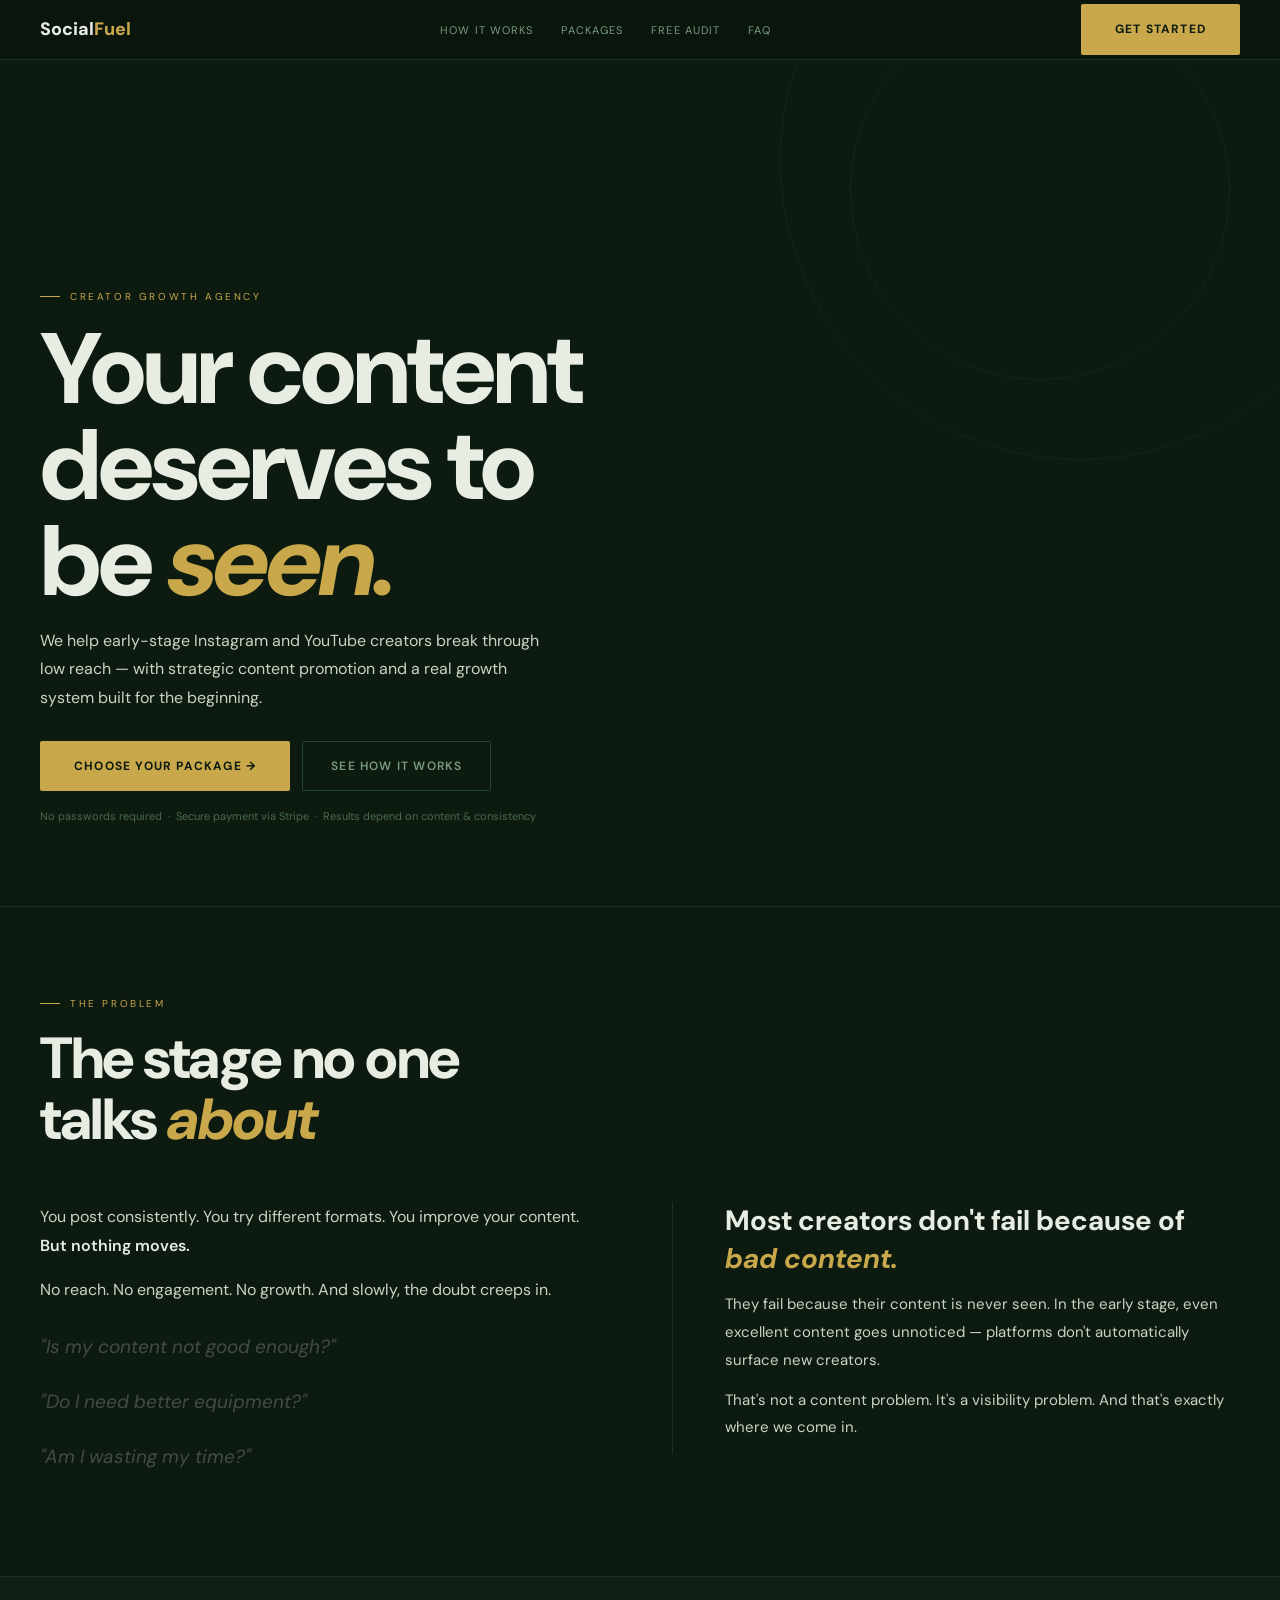
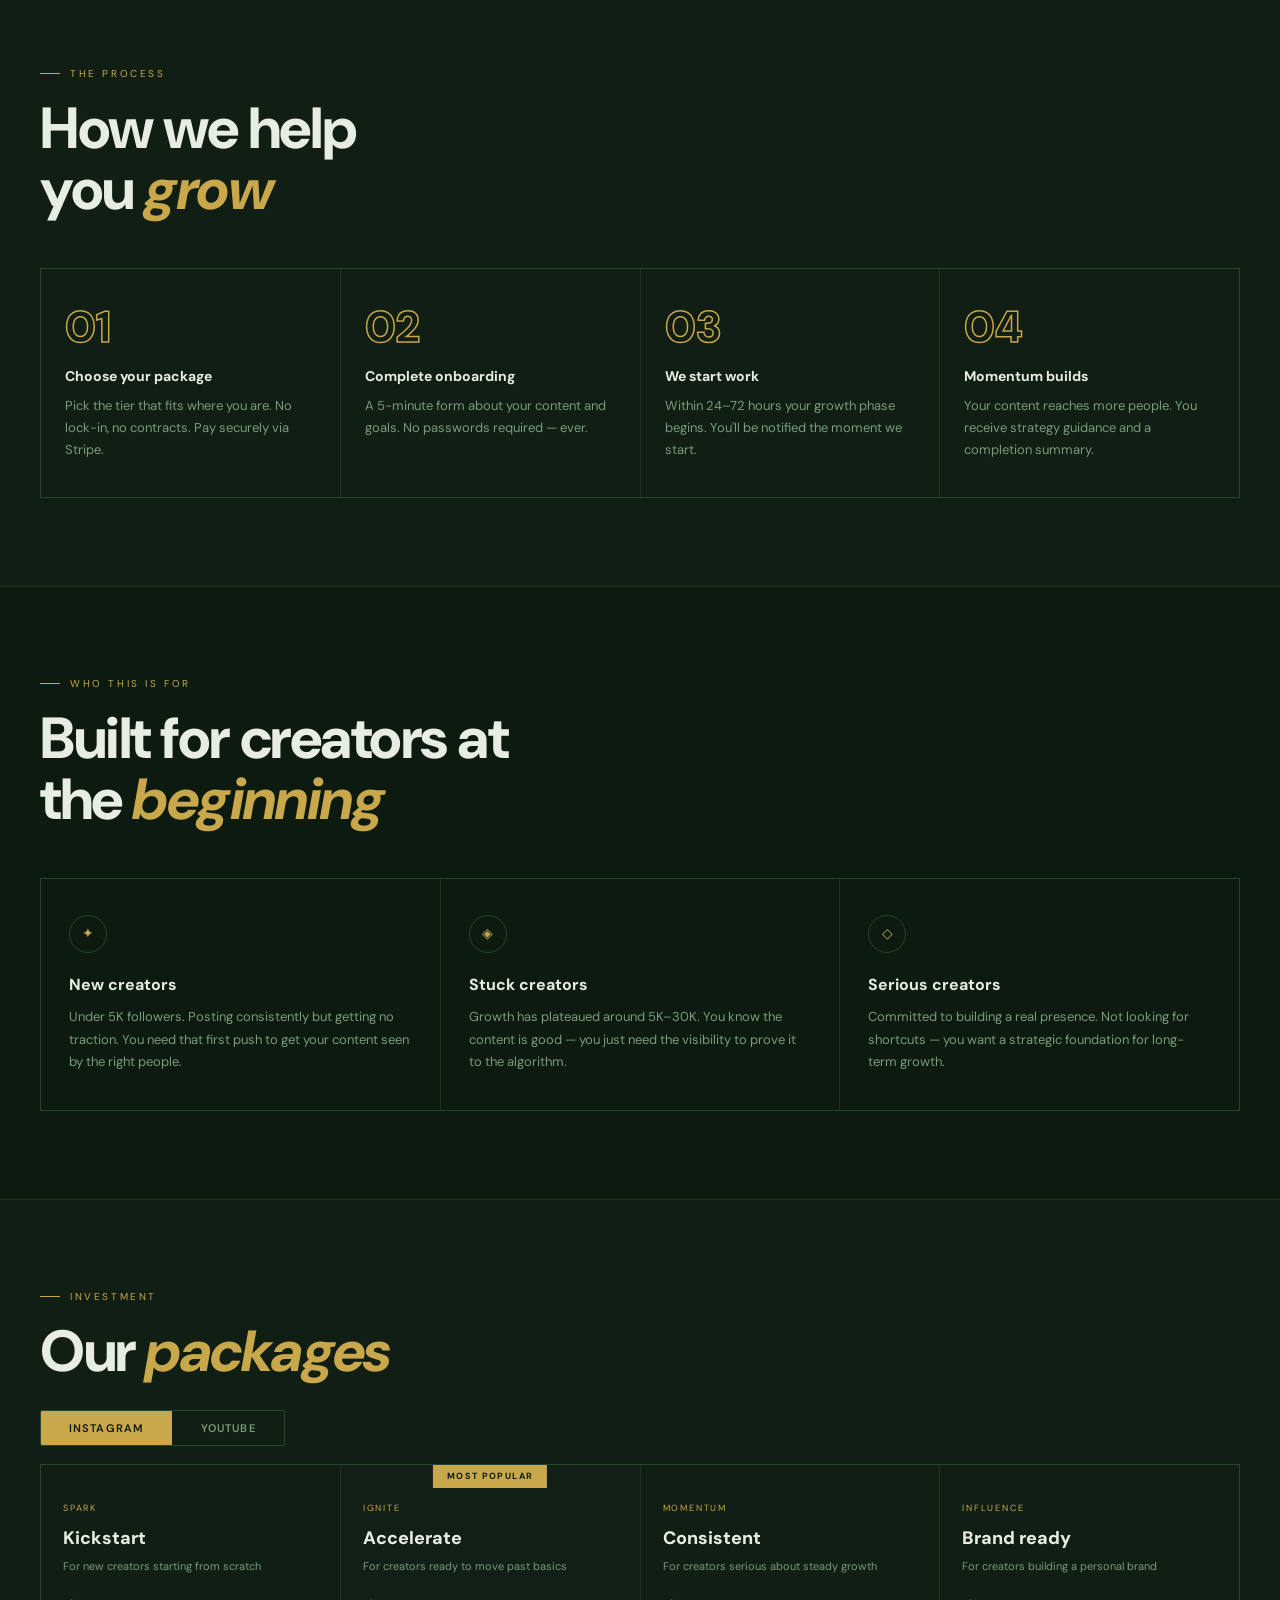
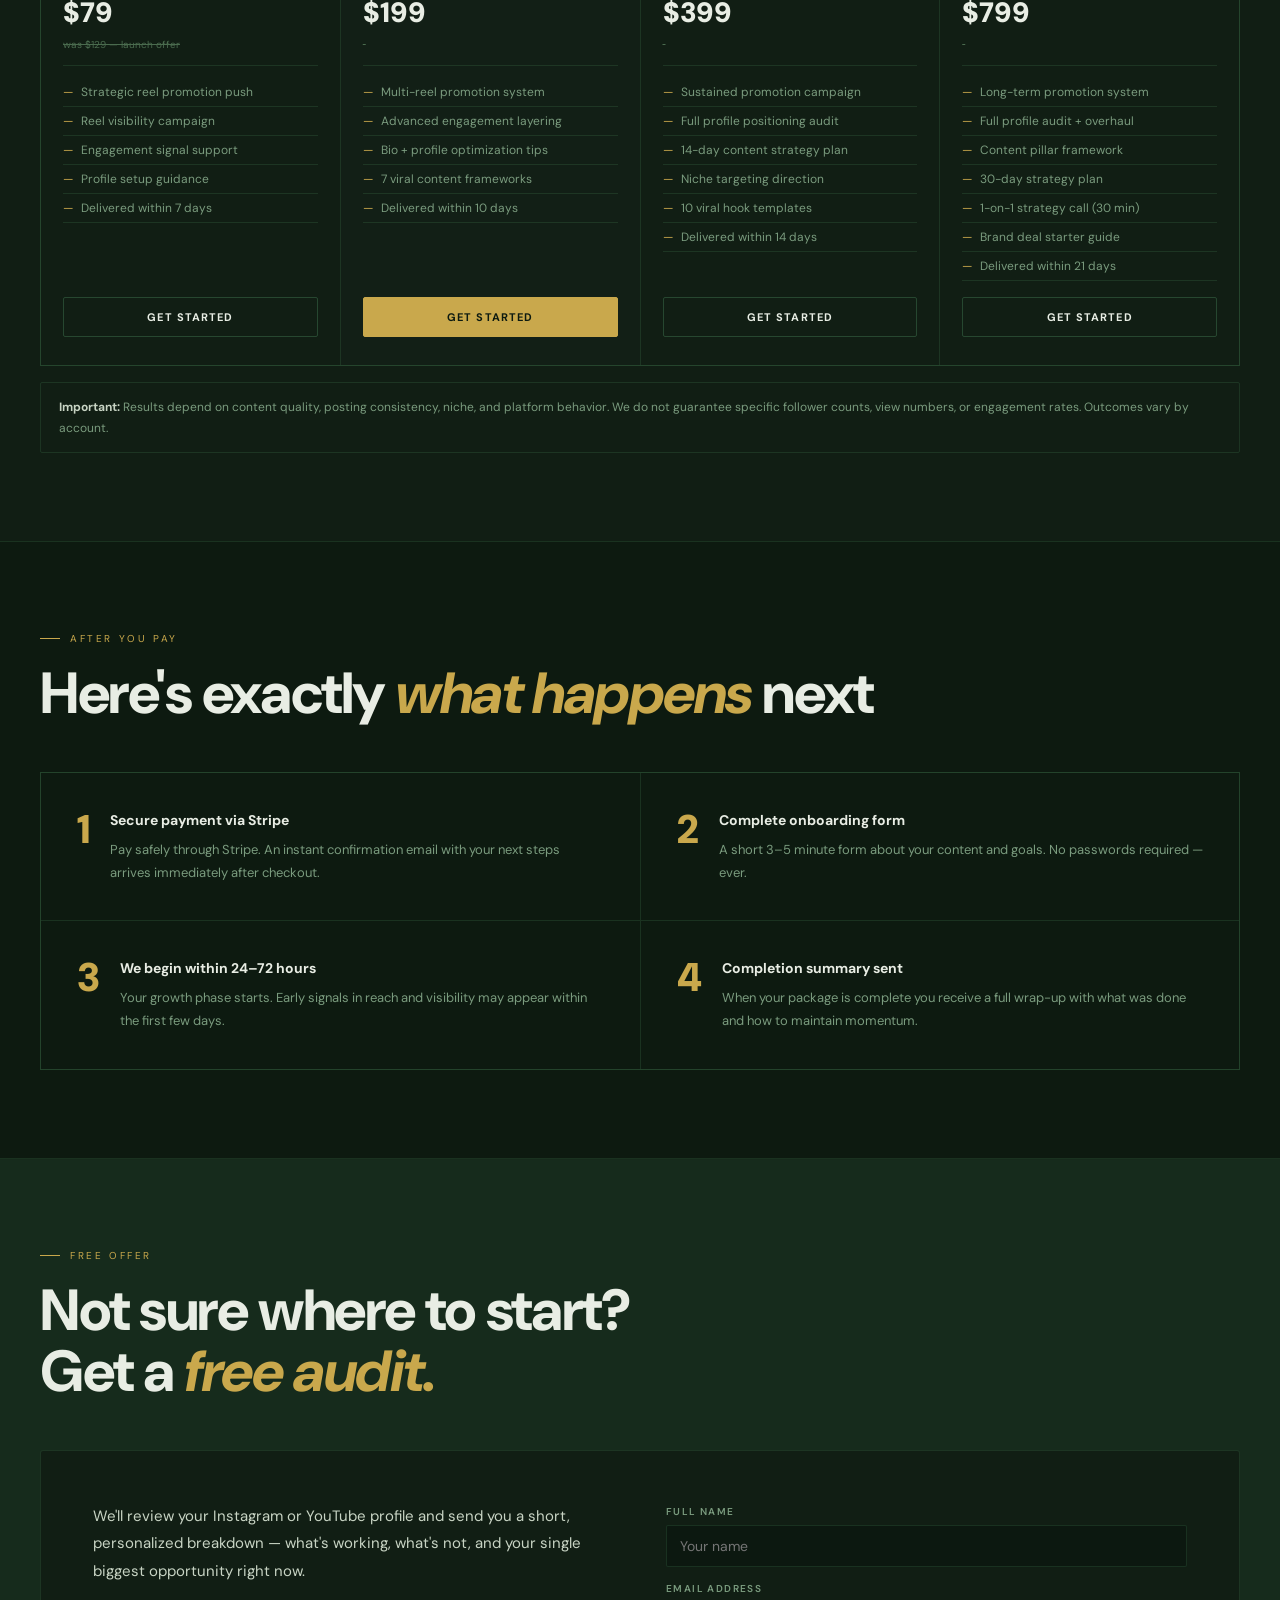
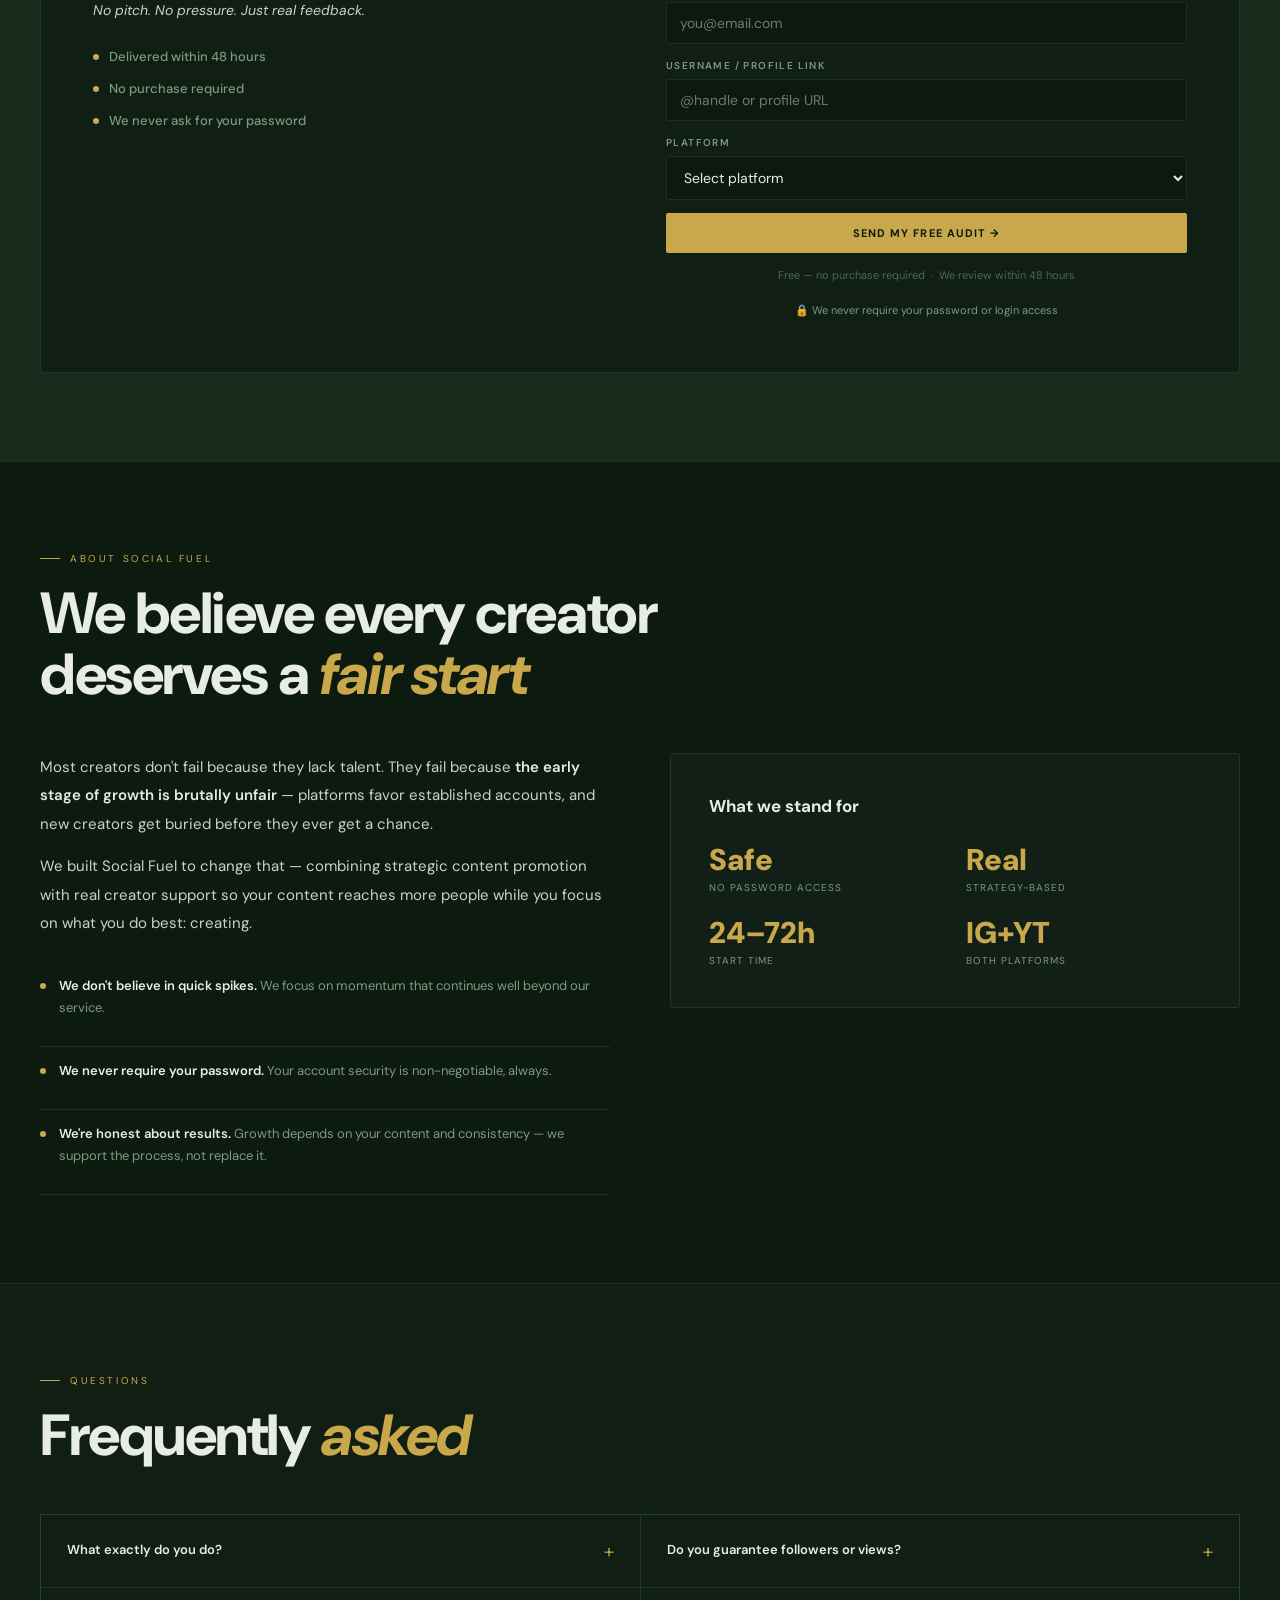
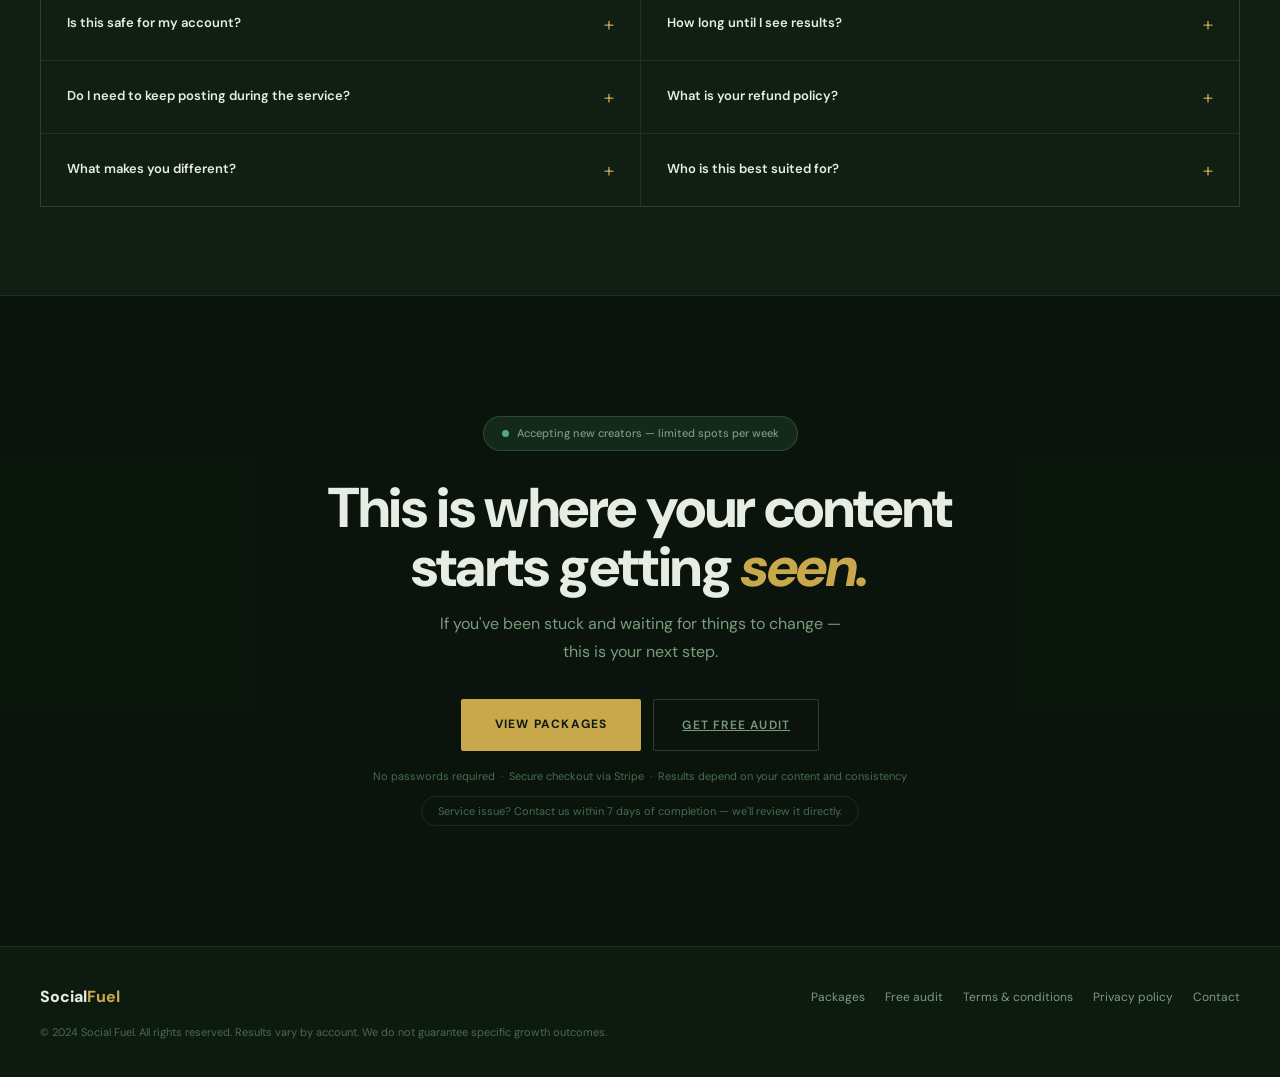
==== index.html @ 2e7ac8e6 "Add files via upload" ====
<!DOCTYPE html>
<html lang="en">
<head>
  <meta charset="UTF-8"/>
  <meta name="viewport" content="width=device-width,initial-scale=1.0"/>
  <meta name="description" content="Social Fuel helps early-stage Instagram and YouTube creators break through low reach with strategic content promotion."/>
  <title>Social Fuel — Creator Growth Agency</title>
  <link rel="stylesheet" href="style.css"/>
  <link rel="preconnect" href="https://fonts.googleapis.com"/>
  <link href="https://fonts.googleapis.com/css2?family=DM+Sans:wght@400;500;600;700;800&display=swap" rel="stylesheet"/>
  <style>body{font-family:'DM Sans',-apple-system,BlinkMacSystemFont,sans-serif}</style>
</head>
<body>
<nav>
  <a class="logo" href="index.html">Social<span>Fuel</span></a>
  <ul class="nav-links">
    <li><a onclick="go('how')">How it works</a></li>
    <li><a onclick="go('packages')">Packages</a></li>
    <li><a href="audit.html">Free audit</a></li>
    <li><a onclick="go('faq')">FAQ</a></li>
  </ul>
  <div class="nav-right">
    <a class="btn-gold nav-cta" href="packages.html">Get started</a>
    <button class="hamburger" onclick="toggleMenu()" aria-label="Open menu"><span></span><span></span><span></span></button>
  </div>
</nav>
<div class="mobile-nav" id="mobile-nav">
  <a onclick="go('how');closeMenu()">How it works</a>
  <a href="packages.html">Packages</a>
  <a href="audit.html">Free audit</a>
  <a onclick="go('faq');closeMenu()">FAQ</a>
  <a href="packages.html">Get started →</a>
</div>

<section id="hero">
  <div class="hero-bg"></div>
  <div class="hero-overlay"></div>
  <div class="hero-ring ring-1"></div>
  <div class="hero-ring ring-2"></div>
  <div class="hero-content">
    <div class="tag">Creator growth agency</div>
    <h1 class="h1">Your content<br>deserves to<br>be <em>seen.</em></h1>
    <p class="sub">We help early-stage Instagram and YouTube creators break through low reach — with strategic content promotion and a real growth system built for the beginning.</p>
    <div class="hero-btns">
      <a class="btn-gold" href="packages.html">Choose your package →</a>
      <button class="btn-outline" onclick="go('how')">See how it works</button>
    </div>
    <p class="hero-fine">No passwords required &nbsp;·&nbsp; Secure payment via Stripe &nbsp;·&nbsp; Results depend on content &amp; consistency</p>
  </div>
</section>
<div class="sep"></div>

<section id="problem">
  <div class="tag fade-up">The problem</div>
  <h2 class="h2 fade-up">The stage no one<br>talks <em>about</em></h2>
  <div class="prob-grid fade-up">
    <div class="prob-left">
      <p>You post consistently. You try different formats. You improve your content. <strong>But nothing moves.</strong></p>
      <p>No reach. No engagement. No growth. And slowly, the doubt creeps in.</p>
      <div class="prob-quotes">
        <p>"Is my content not good enough?"</p>
        <p>"Do I need better equipment?"</p>
        <p>"Am I wasting my time?"</p>
      </div>
    </div>
    <div class="prob-right">
      <div class="prob-truth">Most creators don't fail because of <em>bad content.</em></div>
      <p>They fail because their content is never seen. In the early stage, even excellent content goes unnoticed — platforms don't automatically surface new creators.</p>
      <p>That's not a content problem. It's a visibility problem. And that's exactly where we come in.</p>
    </div>
  </div>
</section>
<div class="sep"></div>

<section id="how">
  <div class="tag fade-up">The process</div>
  <h2 class="h2 fade-up">How we help<br>you <em>grow</em></h2>
  <div class="steps-grid fade-up">
    <div class="step"><div class="step-num">01</div><h3>Choose your package</h3><p>Pick the tier that fits where you are. No lock-in, no contracts. Pay securely via Stripe.</p></div>
    <div class="step"><div class="step-num">02</div><h3>Complete onboarding</h3><p>A 5-minute form about your content and goals. No passwords required — ever.</p></div>
    <div class="step"><div class="step-num">03</div><h3>We start work</h3><p>Within 24–72 hours your growth phase begins. You'll be notified the moment we start.</p></div>
    <div class="step"><div class="step-num">04</div><h3>Momentum builds</h3><p>Your content reaches more people. You receive strategy guidance and a completion summary.</p></div>
  </div>
</section>
<div class="sep"></div>

<section id="who">
  <div class="tag fade-up">Who this is for</div>
  <h2 class="h2 fade-up">Built for creators at<br>the <em>beginning</em></h2>
  <div class="who-grid fade-up">
    <div class="who-card"><div class="who-icon">✦</div><h3>New creators</h3><p>Under 5K followers. Posting consistently but getting no traction. You need that first push to get your content seen by the right people.</p></div>
    <div class="who-card"><div class="who-icon">◈</div><h3>Stuck creators</h3><p>Growth has plateaued around 5K–30K. You know the content is good — you just need the visibility to prove it to the algorithm.</p></div>
    <div class="who-card"><div class="who-icon">◇</div><h3>Serious creators</h3><p>Committed to building a real presence. Not looking for shortcuts — you want a strategic foundation for long-term growth.</p></div>
  </div>
</section>
<div class="sep"></div>

<section id="packages">
  <div class="tag fade-up">Investment</div>
  <h2 class="h2 fade-up">Our <em>packages</em></h2>
  <div class="platform-tabs fade-up">
    <button class="ptab active" onclick="setPlatform('ig',this)">Instagram</button>
    <button class="ptab" onclick="setPlatform('yt',this)">YouTube</button>
  </div>
  <div id="ig-grid" class="pkg-grid fade-up">
    <div class="pkg-card"><div class="pkg-tier">Spark</div><div class="pkg-name">Kickstart</div><div class="pkg-who">For new creators starting from scratch</div><div class="pkg-price">$79</div><div class="pkg-orig">was $129 — launch offer</div><div class="pkg-divider"></div><ul class="pkg-features"><li>Strategic reel promotion push</li><li>Reel visibility campaign</li><li>Engagement signal support</li><li>Profile setup guidance</li><li>Delivered within 7 days</li></ul><button class="pkg-cta" onclick="openOnboarding('Instagram — Spark ($79)')">Get started</button></div>
    <div class="pkg-card popular"><div class="pkg-badge">Most popular</div><div class="pkg-tier">Ignite</div><div class="pkg-name">Accelerate</div><div class="pkg-who">For creators ready to move past basics</div><div class="pkg-price">$199</div><div class="pkg-orig">&nbsp;</div><div class="pkg-divider"></div><ul class="pkg-features"><li>Multi-reel promotion system</li><li>Advanced engagement layering</li><li>Bio + profile optimization tips</li><li>7 viral content frameworks</li><li>Delivered within 10 days</li></ul><button class="pkg-cta" onclick="openOnboarding('Instagram — Ignite ($199)')">Get started</button></div>
    <div class="pkg-card"><div class="pkg-tier">Momentum</div><div class="pkg-name">Consistent</div><div class="pkg-who">For creators serious about steady growth</div><div class="pkg-price">$399</div><div class="pkg-orig">&nbsp;</div><div class="pkg-divider"></div><ul class="pkg-features"><li>Sustained promotion campaign</li><li>Full profile positioning audit</li><li>14-day content strategy plan</li><li>Niche targeting direction</li><li>10 viral hook templates</li><li>Delivered within 14 days</li></ul><button class="pkg-cta" onclick="openOnboarding('Instagram — Momentum ($399)')">Get started</button></div>
    <div class="pkg-card"><div class="pkg-tier">Influence</div><div class="pkg-name">Brand ready</div><div class="pkg-who">For creators building a personal brand</div><div class="pkg-price">$799</div><div class="pkg-orig">&nbsp;</div><div class="pkg-divider"></div><ul class="pkg-features"><li>Long-term promotion system</li><li>Full profile audit + overhaul</li><li>Content pillar framework</li><li>30-day strategy plan</li><li>1-on-1 strategy call (30 min)</li><li>Brand deal starter guide</li><li>Delivered within 21 days</li></ul><button class="pkg-cta" onclick="openOnboarding('Instagram — Influence ($799)')">Get started</button></div>
  </div>
  <div id="yt-grid" class="pkg-grid yt fade-up" style="display:none">
    <div class="pkg-card"><div class="pkg-tier">YT Spark</div><div class="pkg-name">Foundation</div><div class="pkg-who">Build your first real audience</div><div class="pkg-price">$399</div><div class="pkg-orig">&nbsp;</div><div class="pkg-divider"></div><ul class="pkg-features"><li>Channel promotion activation</li><li>Initial video visibility push</li><li>Watch-time signal support</li><li>Channel structure guidance</li><li>First 5–7 video content ideas</li><li>Delivered within 14 days</li></ul><button class="pkg-cta" onclick="openOnboarding('YouTube — Spark ($399)')">Get started</button></div>
    <div class="pkg-card popular"><div class="pkg-badge">Most popular</div><div class="pkg-tier">YT Momentum</div><div class="pkg-name">Accelerate</div><div class="pkg-who">Turn content into consistent growth</div><div class="pkg-price">$799</div><div class="pkg-orig">&nbsp;</div><div class="pkg-divider"></div><ul class="pkg-features"><li>Sustained channel promotion</li><li>Watch-time optimization strategy</li><li>Titles, thumbnails &amp; hook guide</li><li>14-day content strategy plan</li><li>Niche direction coaching</li><li>Delivered within 21 days</li></ul><button class="pkg-cta" onclick="openOnboarding('YouTube — Momentum ($799)')">Get started</button></div>
    <div class="pkg-card"><div class="pkg-tier">YT Authority</div><div class="pkg-name">Scale</div><div class="pkg-who">Build a channel with real authority</div><div class="pkg-price">$1,299</div><div class="pkg-orig">&nbsp;</div><div class="pkg-divider"></div><ul class="pkg-features"><li>Advanced channel promotion</li><li>Retention strategy system</li><li>30-day content strategy plan</li><li>Viral content framework</li><li>1-on-1 strategy call (45 min)</li><li>Priority support throughout</li><li>Delivered within 30 days</li></ul><button class="pkg-cta" onclick="openOnboarding('YouTube — Authority ($1,299)')">Get started</button></div>
  </div>
  <div class="pkg-disclaimer fade-up"><strong>Important:</strong> Results depend on content quality, posting consistency, niche, and platform behavior. We do not guarantee specific follower counts, view numbers, or engagement rates. Outcomes vary by account.</div>
</section>
<div class="sep"></div>

<section id="after">
  <div class="tag fade-up">After you pay</div>
  <h2 class="h2 fade-up">Here's exactly <em>what happens</em> next</h2>
  <div class="after-grid fade-up">
    <div class="after-step"><div class="after-num">1</div><div><h3>Secure payment via Stripe</h3><p>Pay safely through Stripe. An instant confirmation email with your next steps arrives immediately after checkout.</p></div></div>
    <div class="after-step"><div class="after-num">2</div><div><h3>Complete onboarding form</h3><p>A short 3–5 minute form about your content and goals. No passwords required — ever.</p></div></div>
    <div class="after-step"><div class="after-num">3</div><div><h3>We begin within 24–72 hours</h3><p>Your growth phase starts. Early signals in reach and visibility may appear within the first few days.</p></div></div>
    <div class="after-step"><div class="after-num">4</div><div><h3>Completion summary sent</h3><p>When your package is complete you receive a full wrap-up with what was done and how to maintain momentum.</p></div></div>
  </div>
</section>
<div class="sep"></div>

<section id="audit">
  <div class="tag fade-up">Free offer</div>
  <h2 class="h2 fade-up">Not sure where to start?<br>Get a <em>free audit.</em></h2>
  <div class="audit-box fade-up">
    <div class="audit-left">
      <p>We'll review your Instagram or YouTube profile and send you a short, personalized breakdown — what's working, what's not, and your single biggest opportunity right now.</p>
      <p style="font-style:italic;font-size:14px;margin-bottom:0">No pitch. No pressure. Just real feedback.</p>
      <div class="audit-badges" style="margin-top:22px">
        <div class="audit-badge">Delivered within 48 hours</div>
        <div class="audit-badge">No purchase required</div>
        <div class="audit-badge">We never ask for your password</div>
      </div>
    </div>
    <div>
      <div id="audit-form-wrap" class="audit-form">
        <div class="form-field"><label>Full name</label><input type="text" id="audit-name" placeholder="Your name"/></div>
        <div class="form-field"><label>Email address</label><input type="email" id="audit-email" placeholder="you@email.com"/></div>
        <div class="form-field"><label>Username / profile link</label><input type="text" id="audit-user" placeholder="@handle or profile URL"/></div>
        <div class="form-field"><label>Platform</label><select id="audit-platform"><option value="">Select platform</option><option>Instagram</option><option>YouTube</option></select></div>
        <button class="form-submit" onclick="submitAudit()">Send my free audit →</button>
        <p class="form-note">Free — no purchase required &nbsp;·&nbsp; We review within 48 hours</p>
        <p class="form-safe">🔒 We never require your password or login access</p>
      </div>
      <div id="audit-thanks" class="thankyou" style="display:none">
        <div class="thankyou-icon">✓</div>
        <h3>You're on the list.</h3>
        <p>We'll review your profile and send your audit within 48 hours.</p>
      </div>
    </div>
  </div>
</section>
<div class="sep"></div>

<section id="about">
  <div class="tag fade-up">About Social Fuel</div>
  <h2 class="h2 fade-up">We believe every creator<br>deserves a <em>fair start</em></h2>
  <div class="about-grid">
    <div class="about-left fade-up">
      <p>Most creators don't fail because they lack talent. They fail because <strong>the early stage of growth is brutally unfair</strong> — platforms favor established accounts, and new creators get buried before they ever get a chance.</p>
      <p>We built Social Fuel to change that — combining strategic content promotion with real creator support so your content reaches more people while you focus on what you do best: creating.</p>
      <div class="belief-list">
        <div class="belief"><div class="belief-dot"></div><p><strong>We don't believe in quick spikes.</strong> We focus on momentum that continues well beyond our service.</p></div>
        <div class="belief"><div class="belief-dot"></div><p><strong>We never require your password.</strong> Your account security is non-negotiable, always.</p></div>
        <div class="belief"><div class="belief-dot"></div><p><strong>We're honest about results.</strong> Growth depends on your content and consistency — we support the process, not replace it.</p></div>
      </div>
    </div>
    <div class="about-card fade-up">
      <h3>What we stand for</h3>
      <div class="stat-grid">
        <div><div class="stat-val">Safe</div><div class="stat-label">No password access</div></div>
        <div><div class="stat-val">Real</div><div class="stat-label">Strategy-based</div></div>
        <div><div class="stat-val">24–72h</div><div class="stat-label">Start time</div></div>
        <div><div class="stat-val">IG+YT</div><div class="stat-label">Both platforms</div></div>
      </div>
    </div>
  </div>
</section>
<div class="sep"></div>

<section id="faq">
  <div class="tag fade-up">Questions</div>
  <h2 class="h2 fade-up">Frequently <em>asked</em></h2>
  <div class="faq-grid fade-up">
    <div class="faq-item" onclick="toggleFaq(this)"><div class="faq-q">What exactly do you do? <span class="faq-arrow">+</span></div><div class="faq-a">We help creators get strategic visibility in the early stage. Through content promotion, positioning support, and growth systems — your content reaches more people so real momentum can build.</div></div>
    <div class="faq-item" onclick="toggleFaq(this)"><div class="faq-q">Do you guarantee followers or views? <span class="faq-arrow">+</span></div><div class="faq-a">No — and be cautious of any service that does. Growth depends on your content, consistency, and niche. We support the process with strategy and promotion. Results vary by account.</div></div>
    <div class="faq-item" onclick="toggleFaq(this)"><div class="faq-q">Is this safe for my account? <span class="faq-arrow">+</span></div><div class="faq-a">We never require your password or login credentials. We use external strategic promotion methods only. Platforms operate independently — we cannot control their internal systems or policy changes.</div></div>
    <div class="faq-item" onclick="toggleFaq(this)"><div class="faq-q">How long until I see results? <span class="faq-arrow">+</span></div><div class="faq-a">Services begin within 24–72 hours of your onboarding form submission. Early signals may appear within the first few days. Real momentum builds over the full duration of your package.</div></div>
    <div class="faq-item" onclick="toggleFaq(this)"><div class="faq-q">Do I need to keep posting during the service? <span class="faq-arrow">+</span></div><div class="faq-a">Yes — this is critical. Promotion works best when there's fresh content to push. The more consistently you post during your growth phase, the better your results will be.</div></div>
    <div class="faq-item" onclick="toggleFaq(this)"><div class="faq-q">What is your refund policy? <span class="faq-arrow">+</span></div><div class="faq-a">All payments are final once services have been initiated. If you experience a genuine service issue, contact us within 7 days of package completion and we'll review your case directly.</div></div>
    <div class="faq-item" onclick="toggleFaq(this)"><div class="faq-q">What makes you different? <span class="faq-arrow">+</span></div><div class="faq-a">Most services sell numbers. We focus on building creators — with strategy, content direction, and visibility systems designed for long-term growth, not a spike that fades in 48 hours.</div></div>
    <div class="faq-item" onclick="toggleFaq(this)"><div class="faq-q">Who is this best suited for? <span class="faq-arrow">+</span></div><div class="faq-a">Beginner creators (0–50K followers) on Instagram or YouTube who are serious about growing — not those looking for overnight fame or inflated metrics.</div></div>
  </div>
</section>
<div class="sep"></div>

<section id="cta">
  <div class="scarcity-badge"><span class="pulse-dot"></span>Accepting new creators — limited spots per week</div>
  <h2 class="cta-h2">This is where your content starts getting <em>seen.</em></h2>
  <div class="cta-sub">If you've been stuck and waiting for things to change — this is your next step.</div>
  <div class="cta-btns">
    <a class="btn-gold" href="packages.html">View packages</a>
    <a class="btn-outline" href="audit.html">Get free audit</a>
  </div>
  <div class="cta-fine">No passwords required &nbsp;·&nbsp; Secure checkout via Stripe &nbsp;·&nbsp; Results depend on your content and consistency</div>
  <div class="cta-risk">Service issue? Contact us within 7 days of completion — we'll review it directly.</div>
</section>

<footer>
  <div class="footer-row">
    <a class="footer-logo" href="index.html">Social<span>Fuel</span></a>
    <div class="footer-links">
      <a href="packages.html">Packages</a>
      <a href="audit.html">Free audit</a>
      <a onclick="openLegal('terms')">Terms &amp; conditions</a>
      <a onclick="openLegal('privacy')">Privacy policy</a>
      <a onclick="openLegal('contact')">Contact</a>
    </div>
  </div>
  <small>© 2024 Social Fuel. All rights reserved. Results vary by account. We do not guarantee specific growth outcomes.</small>
</footer>

<div class="modal-overlay" id="modal-overlay">
  <div class="modal-box">
    <button class="modal-close" onclick="closeModal()">×</button>
    <h2 id="modal-title"></h2>
    <div id="modal-body"></div>
  </div>
</div>

<script src="main.js"></script>
</body>
</html>
---- style.css ----
/* ============================================================
   SOCIAL FUEL — Tropical Green Theme
   Inspired by deep monstera leaf wallpaper
   ============================================================ */

*, *::before, *::after { box-sizing: border-box; margin: 0; padding: 0; }
html { scroll-behavior: smooth; }

/* ── PALETTE ──
   Deep forest: #0d1a10  (darkest bg)
   Dark green:  #111e14  (nav, cards)
   Mid green:   #162b1c  (sections)
   Leaf:        #1e3d27  (highlights)
   Bright:      #2a5235  (borders, accents)
   Highlight:   #3a6b47  (hover states)
   Gold:        #c9a84c  (primary accent)
   Off-white:   #e8ede4  (headings)
   Muted:       #8aab8e  (body text)
   Faint:       #4a6b4e  (very subtle)
*/

:root {
  --forest:  #0d1a10;
  --deep:    #111e14;
  --mid:     #162b1c;
  --leaf:    #1e3d27;
  --bright:  #2a5235;
  --hi:      #3a6b47;
  --gold:    #c9a84c;
  --white:   #e8ede4;
  --off:     #c8d4c4;
  --muted:   #7a9b7e;
  --faint:   #4a6b4e;
  --bdr:     rgba(58,107,71,0.30);
  --bdr2:    rgba(58,107,71,0.55);
  --inputbg: #0c1810;
  --hover:   #1a3020;
  --card:    #121f16;
  --card2:   #172519;
}

body {
  background: var(--forest);
  color: var(--white);
  font-family: 'DM Sans', -apple-system, BlinkMacSystemFont, 'Segoe UI', system-ui, sans-serif;
  font-size: 15px;
  line-height: 1.7;
  overflow-x: hidden;
}

/* ── TYPOGRAPHY ── */
.tag {
  font-size: 10px; letter-spacing: 0.26em; text-transform: uppercase;
  color: var(--gold); display: flex; align-items: center; gap: 10px; margin-bottom: 16px;
}
.tag::before { content: ''; width: 20px; height: 1px; background: var(--gold); }

.h1 {
  font-size: clamp(44px, 9vw, 100px);
  font-weight: 800; line-height: 0.96; letter-spacing: -0.03em; color: var(--white);
}
.h2 {
  font-size: clamp(30px, 6vw, 58px);
  font-weight: 800; line-height: 1.05; letter-spacing: -0.025em; color: var(--white);
}
.h2 em, .h1 em { font-style: italic; color: var(--gold); }
.sub { color: var(--off); font-size: 16px; line-height: 1.8; max-width: 520px; margin-top: 18px; }

/* ── LAYOUT ── */
section { padding: 88px 40px; }
.sep { height: 1px; background: var(--bdr); }

/* ── BUTTONS ── */
.btn-gold {
  background: var(--gold); color: #0d1a10; border: none;
  padding: 15px 34px; font-size: 12px; font-weight: 700;
  letter-spacing: 0.1em; text-transform: uppercase; cursor: pointer;
  border-radius: 2px; transition: background 0.2s, transform 0.2s;
  font-family: inherit; display: inline-block; text-decoration: none;
}
.btn-gold:hover { background: var(--white); transform: translateY(-1px); }

.btn-outline {
  background: transparent; border: 1.5px solid var(--bdr2); color: var(--muted);
  padding: 15px 28px; font-size: 12px; font-weight: 600;
  letter-spacing: 0.1em; text-transform: uppercase; cursor: pointer;
  border-radius: 2px; transition: all 0.2s; font-family: inherit;
}
.btn-outline:hover { border-color: var(--gold); color: var(--white); }

/* ── NAV ── */
nav {
  background: rgba(11,22,13,0.94);
  backdrop-filter: blur(14px);
  -webkit-backdrop-filter: blur(14px);
  border-bottom: 1px solid var(--bdr);
  padding: 0 40px; height: 60px;
  display: flex; align-items: center; justify-content: space-between;
  position: sticky; top: 0; z-index: 100;
}
.logo { font-size: 18px; font-weight: 800; color: var(--white); text-decoration: none; flex-shrink: 0; }
.logo span { color: var(--gold); }
.nav-links { display: flex; gap: 4px; list-style: none; }
.nav-links a {
  color: var(--muted); text-decoration: none; font-size: 11px;
  letter-spacing: 0.1em; text-transform: uppercase; cursor: pointer;
  padding: 6px 12px; border-radius: 3px; transition: color 0.2s, background 0.2s;
}
.nav-links a:hover { color: var(--white); background: var(--hover); }
.nav-right { display: flex; align-items: center; gap: 12px; }
.nav-cta { display: inline-block; }

/* Hamburger */
.hamburger { display: none; flex-direction: column; gap: 5px; cursor: pointer; padding: 4px; background: none; border: none; }
.hamburger span { width: 22px; height: 2px; background: var(--white); display: block; border-radius: 1px; }

/* Mobile nav */
.mobile-nav {
  display: none; background: var(--deep); border-bottom: 1px solid var(--bdr);
  padding: 8px 20px 16px; flex-direction: column; gap: 0;
}
.mobile-nav a {
  color: var(--muted); text-decoration: none; font-size: 14px;
  letter-spacing: 0.07em; text-transform: uppercase; cursor: pointer;
  padding: 12px 0; border-bottom: 1px solid var(--bdr); display: block;
  font-weight: 500; transition: color 0.2s;
}
.mobile-nav a:hover { color: var(--white); }
.mobile-nav a:last-child { border: none; color: var(--gold); font-weight: 700; }
.mobile-nav.open { display: flex; }

/* ── HERO ── */
#hero {
  min-height: 94vh;
  display: flex; flex-direction: column; justify-content: flex-end;
  padding-bottom: 80px;
  position: relative; overflow: hidden;
}
.hero-bg {
  position: absolute; inset: 0;
  background-image: url('bg.jpg');
  background-size: cover; background-position: center;
  opacity: 0.25;
  filter: saturate(0.65) brightness(0.55);
}
.hero-overlay {
  position: absolute; inset: 0;
  background: linear-gradient(
    140deg,
    rgba(13,26,16,0.97) 0%,
    rgba(13,26,16,0.82) 55%,
    rgba(13,26,16,0.55) 100%
  );
}
.hero-content { position: relative; z-index: 1; }
.hero-btns { display: flex; gap: 12px; margin-top: 28px; flex-wrap: wrap; }
.hero-fine { font-size: 11px; color: var(--faint); margin-top: 16px; line-height: 1.7; }
.hero-ring { position: absolute; border-radius: 50%; border: 1px solid rgba(58,107,71,0.14); pointer-events: none; z-index: 0; }
.ring-1 { width: 600px; height: 600px; top: -200px; right: -100px; }
.ring-2 { width: 380px; height: 380px; top: -60px; right: 50px; }

/* ── PROBLEM ── */
#problem { background: var(--forest); }
.prob-grid { display: grid; grid-template-columns: 1fr 1fr; gap: 64px; margin-top: 52px; align-items: start; }
.prob-left p { color: var(--off); font-size: 16px; line-height: 1.85; margin-bottom: 14px; }
.prob-left p strong { color: var(--white); font-weight: 600; }
.prob-quotes { margin-top: 24px; display: flex; flex-direction: column; gap: 6px; }
.prob-quotes p { font-style: italic; color: rgba(200,212,196,0.28); font-size: 19px; }
.prob-right { border-left: 1.5px solid var(--bdr); padding-left: 52px; }
.prob-truth { font-size: clamp(18px,2.4vw,28px); font-weight: 700; line-height: 1.35; margin-bottom: 14px; color: var(--white); }
.prob-truth em { color: var(--gold); font-style: italic; }
.prob-right p { color: var(--off); font-size: 15px; line-height: 1.85; margin-bottom: 12px; }

/* ── HOW ── */
#how { background: var(--deep); }
.steps-grid {
  display: grid; grid-template-columns: repeat(4,1fr);
  gap: 1px; background: var(--bdr); border: 1px solid var(--bdr); margin-top: 48px;
}
.step { background: var(--deep); padding: 36px 24px; transition: background 0.2s; }
.step:hover { background: var(--hover); }
.step-num { font-size: 44px; font-weight: 900; line-height: 1; margin-bottom: 16px; color: transparent; -webkit-text-stroke: 1.5px var(--gold); }
.step h3 { font-size: 14px; font-weight: 700; margin-bottom: 6px; color: var(--white); }
.step p { font-size: 13px; color: var(--muted); line-height: 1.7; }

/* ── WHO ── */
#who { background: var(--forest); }
.who-grid {
  display: grid; grid-template-columns: repeat(3,1fr);
  gap: 1px; background: var(--bdr); border: 1px solid var(--bdr); margin-top: 48px;
}
.who-card { background: var(--forest); padding: 36px 28px; transition: background 0.2s; }
.who-card:hover { background: var(--hover); }
.who-icon { width: 38px; height: 38px; border: 1.5px solid var(--bdr2); border-radius: 50%; display: flex; align-items: center; justify-content: center; font-size: 14px; color: var(--gold); margin-bottom: 18px; }
.who-card h3 { font-size: 16px; font-weight: 700; margin-bottom: 8px; color: var(--white); }
.who-card p { font-size: 13px; color: var(--muted); line-height: 1.75; }

/* ── PACKAGES ── */
#packages { background: var(--deep); }
.platform-tabs { display: flex; gap: 1px; border: 1.5px solid var(--bdr2); width: fit-content; margin: 28px 0 18px; border-radius: 2px; overflow: hidden; }
.ptab { padding: 10px 28px; font-size: 11px; letter-spacing: 0.1em; text-transform: uppercase; cursor: pointer; border: none; background: transparent; color: var(--muted); font-family: inherit; font-weight: 600; transition: all 0.2s; }
.ptab.active { background: var(--gold); color: #0d1a10; }
.pkg-grid { display: grid; grid-template-columns: repeat(4, minmax(0,1fr)); gap: 1px; background: var(--bdr); border: 1px solid var(--bdr); }
.pkg-grid.yt { grid-template-columns: repeat(3, minmax(0,1fr)); }
.pkg-card { background: var(--deep); padding: 28px 22px; position: relative; display: flex; flex-direction: column; transition: background 0.2s; }
.pkg-card:hover { background: var(--hover); }
.pkg-card.popular { background: var(--card); }
.pkg-badge { position: absolute; top: 0; left: 50%; transform: translateX(-50%); background: var(--gold); color: #0d1a10; font-size: 9px; letter-spacing: 0.15em; text-transform: uppercase; padding: 4px 14px; font-weight: 700; white-space: nowrap; }
.pkg-tier { font-size: 9px; letter-spacing: 0.2em; text-transform: uppercase; color: var(--gold); margin: 8px 0 7px; }
.pkg-name { font-size: 18px; font-weight: 800; color: var(--white); margin-bottom: 4px; }
.pkg-who { font-size: 11px; color: var(--muted); margin-bottom: 14px; line-height: 1.55; }
.pkg-price { font-size: 28px; font-weight: 900; color: var(--white); }
.pkg-orig { font-size: 10px; color: var(--faint); text-decoration: line-through; min-height: 14px; margin-bottom: 12px; }
.pkg-divider { height: 1px; background: var(--bdr); margin-bottom: 12px; }
.pkg-features { list-style: none; flex: 1; }
.pkg-features li { font-size: 12px; color: var(--muted); padding: 5px 0; border-bottom: 1px solid var(--bdr); display: flex; gap: 8px; line-height: 1.5; }
.pkg-features li::before { content: '—'; color: var(--gold); flex-shrink: 0; }
.pkg-cta { display: block; text-align: center; margin-top: 16px; padding: 12px; border: 1.5px solid var(--bdr2); font-size: 11px; font-weight: 700; letter-spacing: 0.1em; text-transform: uppercase; color: var(--white); cursor: pointer; background: transparent; transition: all 0.2s; border-radius: 2px; width: 100%; font-family: inherit; }
.pkg-cta:hover { background: var(--gold); color: #0d1a10; border-color: var(--gold); }
.pkg-card.popular .pkg-cta { background: var(--gold); color: #0d1a10; border-color: var(--gold); }
.pkg-card.popular .pkg-cta:hover { background: var(--white); color: var(--forest); border-color: var(--white); }
.pkg-disclaimer { margin-top: 16px; padding: 14px 18px; border: 1px solid var(--bdr); font-size: 12px; color: var(--muted); line-height: 1.7; border-radius: 2px; }
.pkg-disclaimer strong { color: var(--off); }

/* ── AFTER ── */
#after { background: var(--forest); }
.after-grid { display: grid; grid-template-columns: 1fr 1fr; gap: 1px; background: var(--bdr); border: 1px solid var(--bdr); margin-top: 48px; }
.after-step { background: var(--forest); padding: 36px; display: flex; gap: 20px; align-items: flex-start; }
.after-num { font-size: 40px; font-weight: 900; color: var(--gold); line-height: 1; flex-shrink: 0; }
.after-step h3 { font-size: 14px; font-weight: 700; margin-bottom: 6px; color: var(--white); }
.after-step p { font-size: 13px; color: var(--muted); line-height: 1.75; }

/* ── AUDIT ── */
#audit { background: var(--mid); }
.audit-box { margin-top: 48px; border: 1px solid var(--bdr); background: var(--deep); display: grid; grid-template-columns: 1fr 1fr; gap: 52px; padding: 52px; border-radius: 3px; }
.audit-left p { color: var(--off); font-size: 15px; line-height: 1.85; margin-bottom: 12px; }
.audit-badges { margin-top: 22px; display: flex; flex-direction: column; gap: 10px; }
.audit-badge { display: flex; align-items: center; gap: 10px; font-size: 13px; color: var(--muted); font-weight: 500; }
.audit-badge::before { content: ''; width: 6px; height: 6px; border-radius: 50%; background: var(--gold); flex-shrink: 0; }

/* FORMS */
.audit-form { display: flex; flex-direction: column; gap: 13px; }
.form-field { display: flex; flex-direction: column; gap: 5px; }
.form-field label { font-size: 10px; letter-spacing: 0.14em; text-transform: uppercase; color: var(--muted); font-weight: 600; }
.form-field input, .form-field select, .form-field textarea { background: var(--inputbg); border: 1.5px solid var(--bdr); color: var(--white); padding: 11px 13px; font-size: 14px; font-family: inherit; outline: none; border-radius: 2px; width: 100%; transition: border-color 0.2s; }
.form-field input:focus, .form-field select:focus, .form-field textarea:focus { border-color: var(--gold); }
.form-field select option { background: var(--forest); color: var(--white); }
.form-field textarea { resize: none; }
.form-row { display: grid; grid-template-columns: 1fr 1fr; gap: 10px; }
.form-submit { background: var(--gold); color: #0d1a10; border: none; padding: 13px; font-size: 11px; font-weight: 700; letter-spacing: 0.1em; text-transform: uppercase; cursor: pointer; border-radius: 2px; font-family: inherit; width: 100%; transition: background 0.2s; }
.form-submit:hover { background: var(--white); }
.form-note { font-size: 11px; color: var(--faint); text-align: center; }
.form-safe { font-size: 11px; color: var(--muted); text-align: center; margin-top: 4px; }
.form-section-label { font-size: 10px; letter-spacing: 0.18em; text-transform: uppercase; color: var(--gold); padding-top: 14px; border-top: 1px solid var(--bdr); font-weight: 700; }
.modal-sub { font-size: 13px; color: var(--muted); margin-bottom: 24px; }

/* Thank you */
.thankyou { text-align: center; padding: 28px 0; }
.thankyou-icon { font-size: 48px; color: var(--gold); margin-bottom: 12px; }
.thankyou h3 { font-size: 20px; font-weight: 800; color: var(--white); margin-bottom: 8px; }
.thankyou p { font-size: 13px; color: var(--muted); line-height: 1.75; }

/* ── ABOUT ── */
#about { background: var(--forest); }
.about-grid { display: grid; grid-template-columns: 1fr 1fr; gap: 60px; margin-top: 48px; align-items: start; }
.about-left p { color: var(--off); font-size: 15px; line-height: 1.9; margin-bottom: 14px; }
.about-left p strong { color: var(--white); font-weight: 600; }
.belief-list { margin-top: 24px; }
.belief { padding: 13px 0; border-bottom: 1px solid var(--bdr); display: flex; gap: 13px; align-items: flex-start; }
.belief-dot { width: 6px; height: 6px; border-radius: 50%; background: var(--gold); margin-top: 8px; flex-shrink: 0; }
.belief p { font-size: 13px; color: var(--muted); line-height: 1.7; }
.belief p strong { color: var(--white); }
.about-card { background: var(--card); border: 1px solid var(--bdr); padding: 38px; border-radius: 3px; }
.about-card h3 { font-size: 17px; font-weight: 700; margin-bottom: 24px; color: var(--white); }
.stat-grid { display: grid; grid-template-columns: 1fr 1fr; gap: 22px; }
.stat-val { font-size: 30px; font-weight: 900; color: var(--gold); line-height: 1; }
.stat-label { font-size: 10px; letter-spacing: 0.1em; text-transform: uppercase; color: var(--muted); margin-top: 4px; }

/* ── FAQ ── */
#faq { background: var(--deep); }
.faq-grid { display: grid; grid-template-columns: 1fr 1fr; gap: 1px; background: var(--bdr); border: 1px solid var(--bdr); margin-top: 48px; }
.faq-item { background: var(--deep); padding: 26px; cursor: pointer; transition: background 0.2s; }
.faq-item:hover { background: var(--hover); }
.faq-q { font-size: 13px; font-weight: 600; color: var(--white); display: flex; justify-content: space-between; gap: 12px; line-height: 1.4; }
.faq-arrow { color: var(--gold); transition: transform 0.25s; flex-shrink: 0; font-size: 20px; font-weight: 300; line-height: 1; }
.faq-a { font-size: 13px; color: var(--muted); line-height: 1.8; max-height: 0; overflow: hidden; transition: max-height 0.3s ease, margin-top 0.3s; }
.faq-item.open .faq-a { max-height: 200px; margin-top: 12px; }
.faq-item.open .faq-arrow { transform: rotate(45deg); }

/* ── FINAL CTA ── */
#cta {
  text-align: center; padding: 120px 40px;
  position: relative; overflow: hidden;
  background-image: url('bg.jpg');
  background-size: cover; background-position: center 30%;
}
#cta::before {
  content: ''; position: absolute; inset: 0;
  background: rgba(10,20,12,0.88);
}
#cta > * { position: relative; z-index: 1; }
.scarcity-badge { display: inline-flex; align-items: center; gap: 8px; background: rgba(42,82,53,0.35); border: 1px solid var(--bdr2); padding: 7px 18px; border-radius: 100px; font-size: 11px; font-weight: 500; color: var(--muted); margin-bottom: 28px; }
.pulse-dot { width: 7px; height: 7px; border-radius: 50%; background: #4caf7a; animation: pulse 2s infinite; flex-shrink: 0; }
@keyframes pulse { 0%,100%{opacity:1} 50%{opacity:0.3} }
.cta-h2 { font-size: clamp(28px,6vw,56px); font-weight: 800; line-height: 1.05; letter-spacing: -0.025em; max-width: 640px; margin: 0 auto; color: var(--white); }
.cta-h2 em { color: var(--gold); font-style: italic; }
.cta-sub { font-size: 16px; color: var(--muted); max-width: 420px; margin: 14px auto 0; }
.cta-btns { display: flex; justify-content: center; gap: 12px; margin-top: 34px; flex-wrap: wrap; }
.cta-fine { margin-top: 16px; font-size: 11px; color: var(--faint); line-height: 1.7; }
.cta-risk { display: inline-block; margin-top: 10px; font-size: 11px; color: var(--faint); border: 1px solid var(--bdr); padding: 5px 16px; border-radius: 100px; }

/* ── FOOTER ── */
footer { padding: 36px 40px; border-top: 1px solid var(--bdr); background: var(--forest); }
.footer-row { display: flex; justify-content: space-between; align-items: center; flex-wrap: wrap; gap: 16px; }
.footer-logo { font-size: 16px; font-weight: 800; color: var(--white); text-decoration: none; }
.footer-logo span { color: var(--gold); }
.footer-links { display: flex; gap: 20px; flex-wrap: wrap; }
.footer-links a { color: var(--muted); text-decoration: none; font-size: 12px; cursor: pointer; transition: color 0.2s; }
.footer-links a:hover { color: var(--white); }
footer small { font-size: 11px; color: var(--faint); display: block; margin-top: 12px; }

/* ── MODAL ── */
.modal-overlay { position: fixed; inset: 0; background: rgba(5,12,7,0.92); display: flex; align-items: center; justify-content: center; padding: 20px; z-index: 200; opacity: 0; pointer-events: none; transition: opacity 0.3s; }
.modal-overlay.open { opacity: 1; pointer-events: all; }
.modal-box { background: var(--card); border: 1px solid var(--bdr); width: 100%; max-width: 540px; padding: 40px; position: relative; border-radius: 3px; max-height: 90vh; overflow-y: auto; }
.modal-close { position: absolute; top: 12px; right: 16px; background: none; border: none; color: var(--muted); font-size: 24px; cursor: pointer; line-height: 1; font-family: inherit; padding: 4px; transition: color 0.2s; }
.modal-close:hover { color: var(--white); }
.modal-box h2 { font-size: 22px; font-weight: 800; margin-bottom: 4px; color: var(--white); }
.legal-body { font-size: 13px; color: var(--muted); line-height: 1.85; }
.legal-body h3 { font-size: 13px; color: var(--white); font-weight: 700; margin: 18px 0 5px; }
.legal-body h3:first-child { margin-top: 0; }

/* ── ANIMATIONS ── */
.fade-up { opacity: 0; transform: translateY(16px); transition: opacity 0.55s ease, transform 0.55s ease; }
.fade-up.visible { opacity: 1; transform: none; }

/* ── PAGE HERO ── */
.page-hero { padding: 80px 40px 60px; background: var(--forest); position: relative; overflow: hidden; }
.page-hero::before { content: ''; position: absolute; inset: 0; background-image: url('bg.jpg'); background-size: cover; background-position: center; opacity: 0.10; pointer-events: none; }
.page-hero > * { position: relative; z-index: 1; }
.page-hero p { color: var(--off); font-size: 16px; max-width: 520px; margin-top: 14px; line-height: 1.8; }

/* ── COMPARE TABLE ── */
.compare-row { display: grid; grid-template-columns: 200px 1fr 1fr 1fr 1fr; gap: 0; background: var(--bdr); border: 1px solid var(--bdr); margin-top: 32px; }
.compare-row.yt-row { grid-template-columns: 200px 1fr 1fr 1fr; }
.compare-cell { background: var(--deep); padding: 13px 15px; font-size: 12px; color: var(--muted); border-bottom: 1px solid var(--bdr); }
.compare-cell.head { font-weight: 700; color: var(--white); background: var(--mid); font-size: 12px; }
.compare-cell.label { color: var(--off); font-weight: 500; background: var(--forest); }
.compare-cell.check { text-align: center; color: var(--gold); font-size: 15px; }
.compare-cell.dash { text-align: center; color: var(--faint); }

/* AUDIT PAGE */
.audit-page { max-width: 1040px; margin: 0 auto; padding: 72px 40px; }
.audit-intro { display: grid; grid-template-columns: 1fr 1fr; gap: 64px; align-items: start; margin-bottom: 56px; }
.audit-promise { background: var(--card); border: 1px solid var(--bdr); padding: 28px; border-radius: 3px; margin-top: 32px; }
.audit-promise h3 { font-size: 12px; font-weight: 700; color: var(--gold); margin-bottom: 12px; letter-spacing: 0.08em; text-transform: uppercase; }
.audit-promise ul { list-style: none; display: flex; flex-direction: column; gap: 8px; }
.audit-promise li { font-size: 13px; color: var(--muted); display: flex; gap: 10px; align-items: flex-start; line-height: 1.6; }
.audit-promise li::before { content: '✓'; color: var(--gold); flex-shrink: 0; font-weight: 700; }
.form-card { background: var(--card); border: 1px solid var(--bdr); padding: 36px; border-radius: 3px; }
.form-card h2 { font-size: 22px; font-weight: 800; margin-bottom: 4px; color: var(--white); }
.form-card .sub { font-size: 13px; color: var(--muted); margin-top: 6px; margin-bottom: 24px; max-width: none; line-height: 1.7; }
.testimonial { background: var(--mid); border-left: 3px solid var(--gold); padding: 20px 24px; margin-top: 32px; border-radius: 0 3px 3px 0; }
.testimonial p { font-size: 14px; color: var(--off); font-style: italic; line-height: 1.8; margin-bottom: 10px; }
.testimonial small { font-size: 10px; color: var(--faint); letter-spacing: 0.08em; text-transform: uppercase; }

/* ── RESPONSIVE ── */
@media (max-width: 900px) {
  .pkg-grid { grid-template-columns: repeat(2, minmax(0,1fr)); }
  .pkg-grid.yt { grid-template-columns: repeat(2, minmax(0,1fr)); }
  .steps-grid { grid-template-columns: repeat(2,1fr); }
  .compare-row, .compare-row.yt-row { display: none; }
}
@media (max-width: 768px) {
  nav { padding: 0 18px; }
  .nav-links, .nav-cta { display: none; }
  .hamburger { display: flex; }
  section { padding: 60px 18px; }
  #hero { padding: 60px 18px 56px; min-height: 85vh; }
  #cta { padding: 80px 18px; }
  .prob-grid, .about-grid, .after-grid, .audit-box { grid-template-columns: 1fr; gap: 36px; }
  .prob-right { border-left: none; padding-left: 0; border-top: 1.5px solid var(--bdr); padding-top: 28px; }
  .steps-grid, .who-grid, .faq-grid { grid-template-columns: 1fr; }
  .pkg-grid, .pkg-grid.yt { grid-template-columns: 1fr; }
  .audit-box { padding: 28px; }
  .form-row { grid-template-columns: 1fr; }
  .hero-btns { flex-direction: column; align-items: stretch; }
  .btn-gold, .btn-outline { text-align: center; }
  .cta-btns { flex-direction: column; align-items: center; }
  .btn-gold { width: 100%; max-width: 300px; text-align: center; }
  .footer-row { flex-direction: column; align-items: flex-start; }
  .modal-box { padding: 28px 18px; }
  .stat-grid { grid-template-columns: 1fr 1fr; }
  .audit-page { padding: 48px 18px; }
  .audit-intro { grid-template-columns: 1fr; gap: 36px; }
  .form-card { padding: 24px 18px; }
  .page-hero { padding: 56px 18px 40px; }
}
@media (max-width: 480px) {
  .platform-tabs { width: 100%; }
  .ptab { flex: 1; text-align: center; padding: 10px 14px; }
}
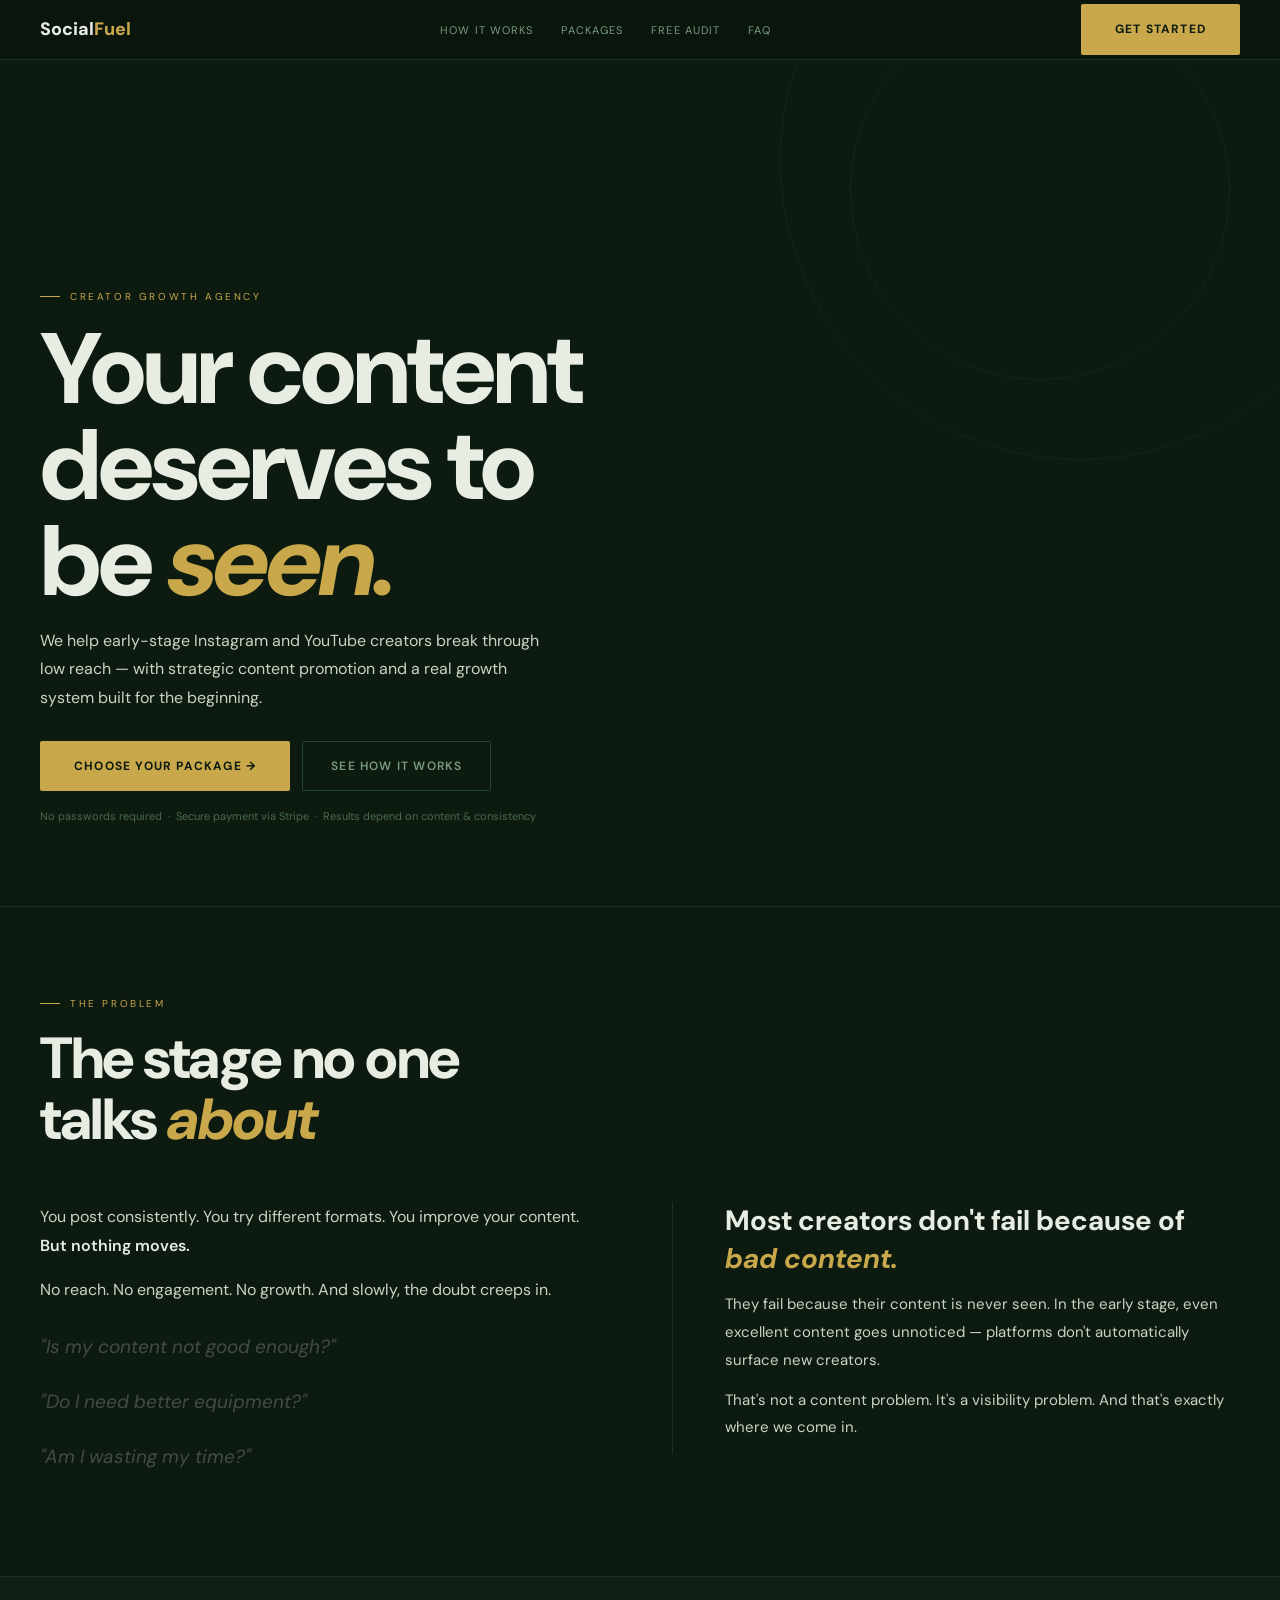
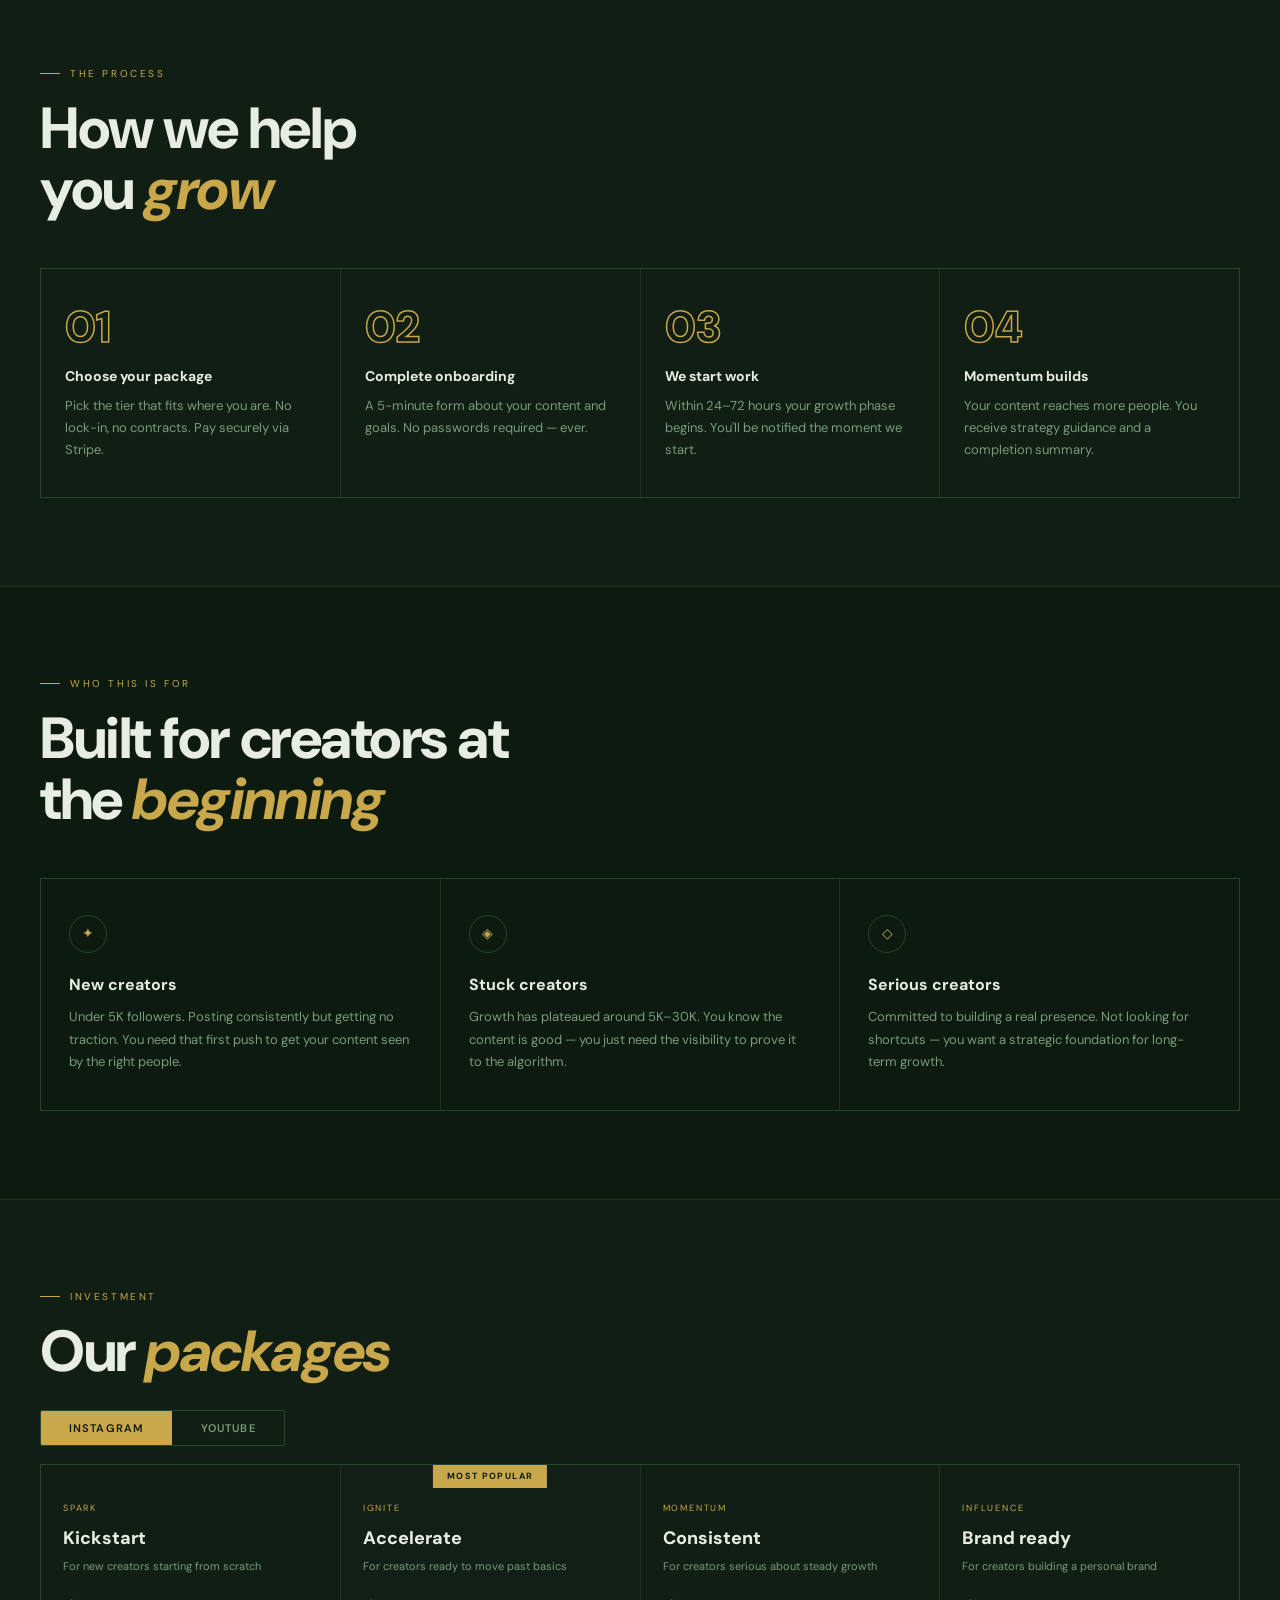
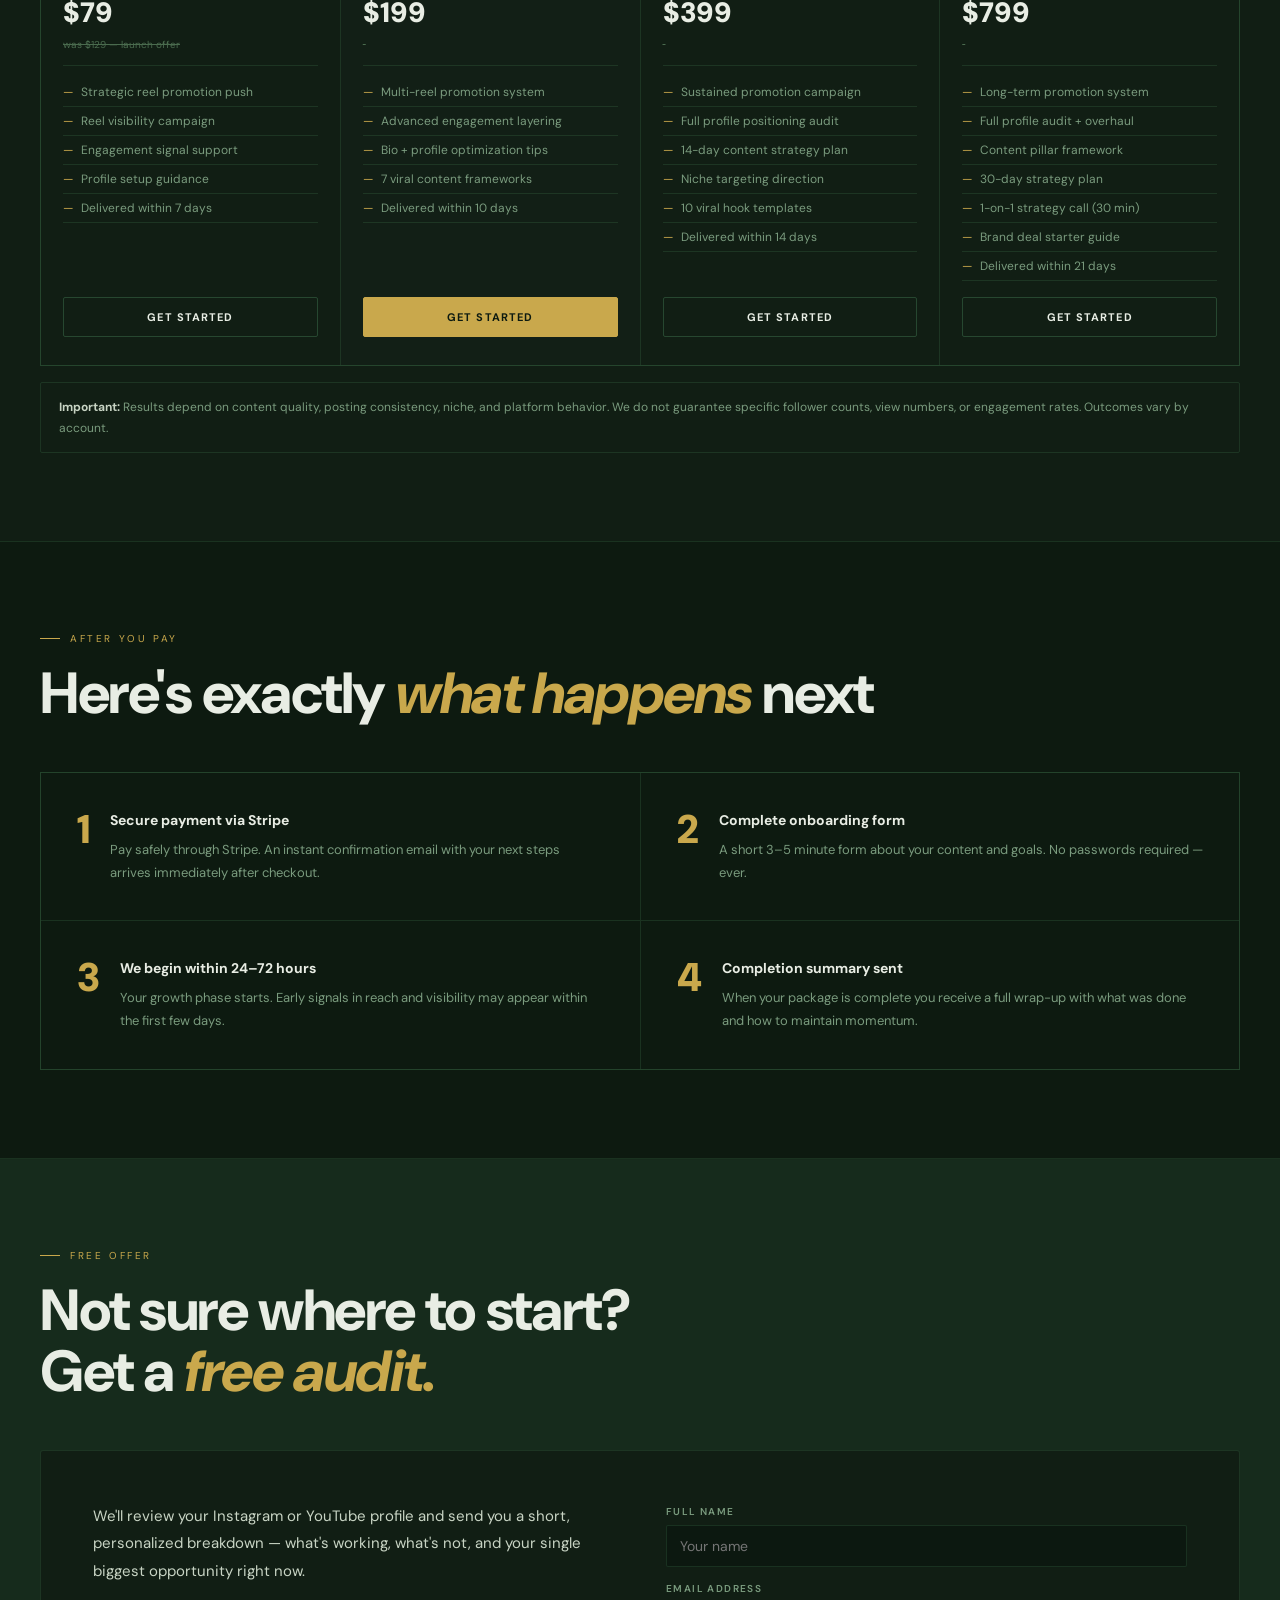
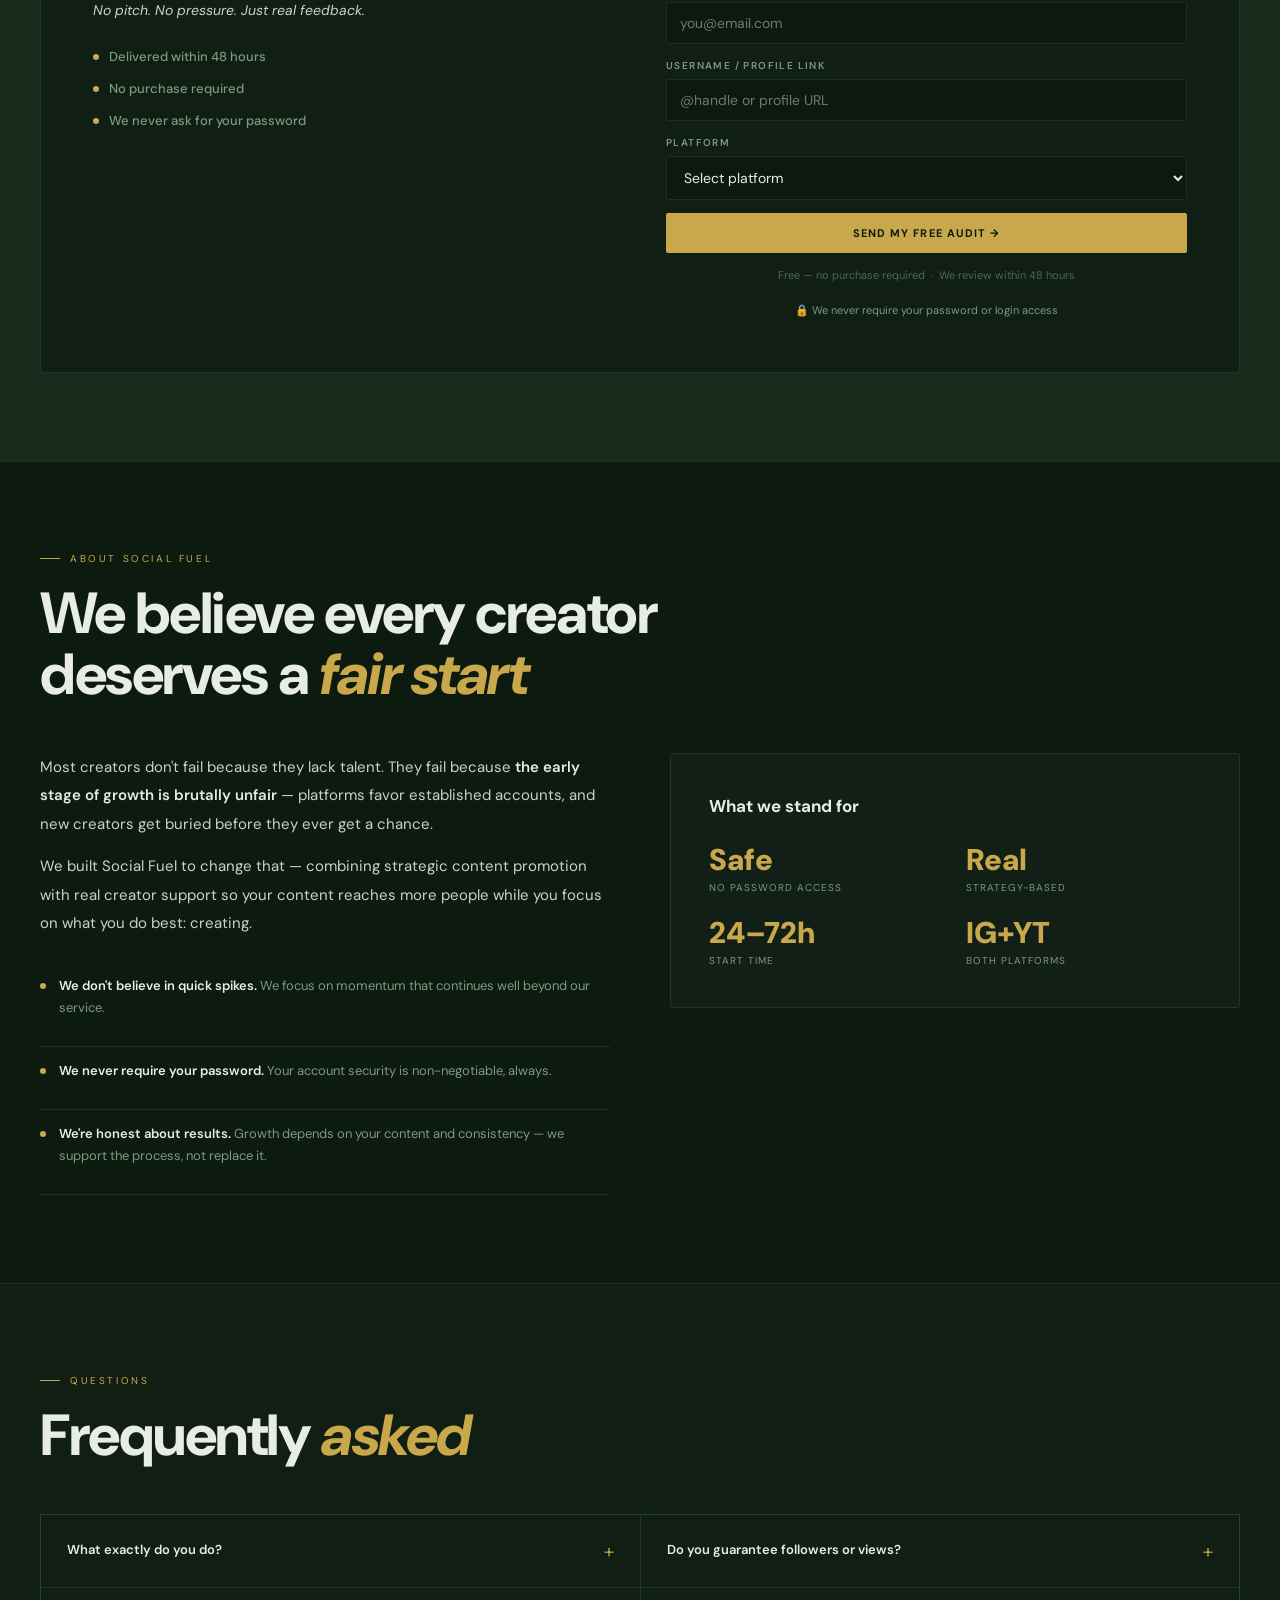
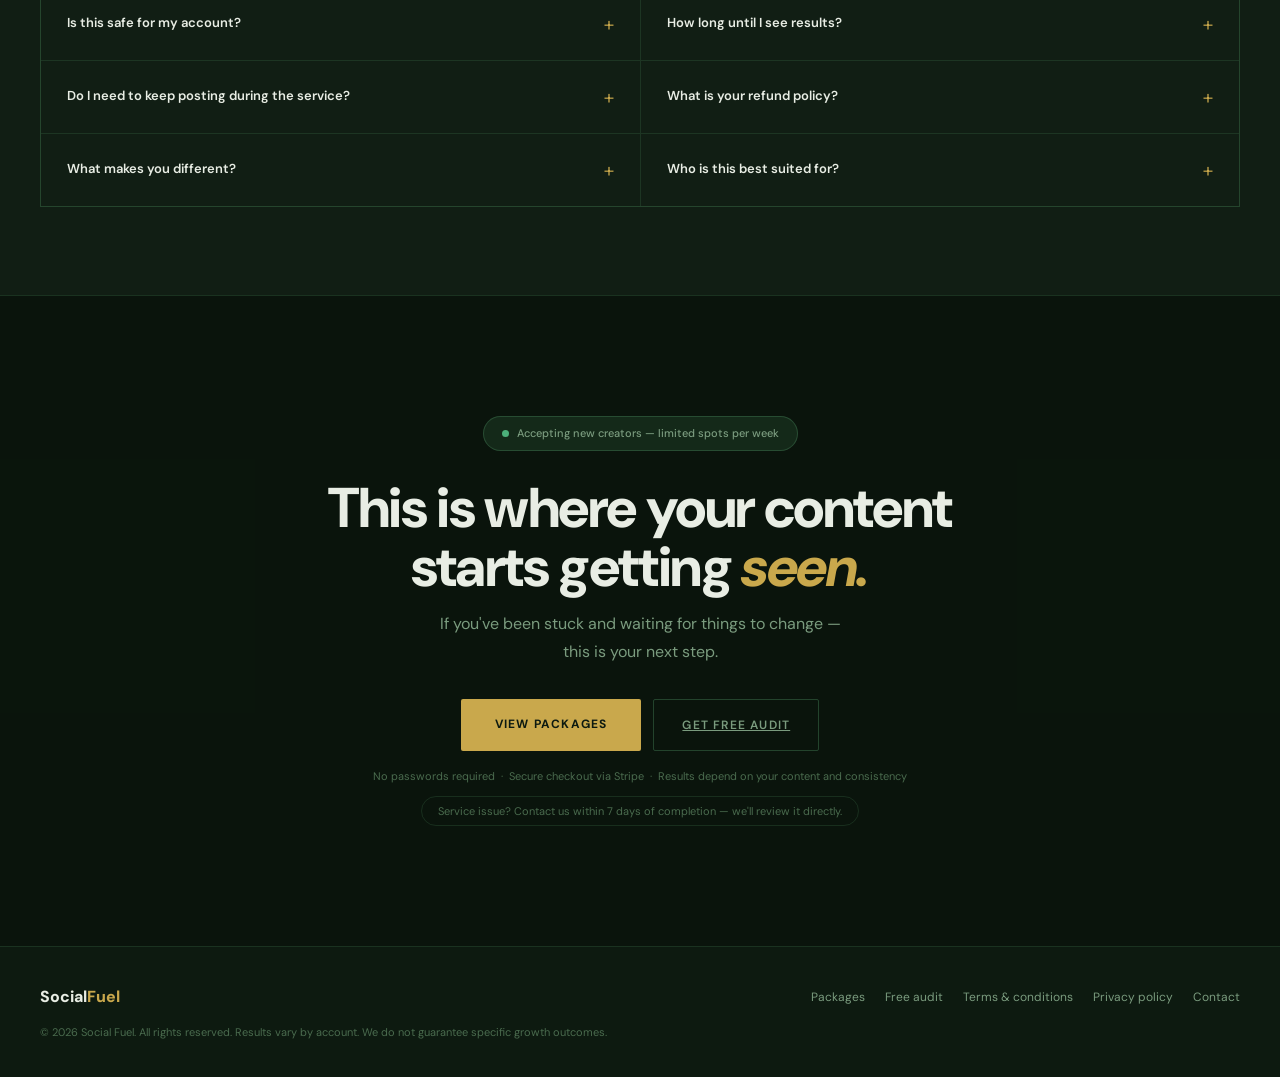
==== commit 46708bc1: "Update copyright year to 2026" ====
--- a/index.html
+++ b/index.html
@@ -227,7 +227,7 @@
       <a onclick="openLegal('contact')">Contact</a>
     </div>
   </div>
-  <small>© 2024 Social Fuel. All rights reserved. Results vary by account. We do not guarantee specific growth outcomes.</small>
+  <small>© 2026 Social Fuel. All rights reserved. Results vary by account. We do not guarantee specific growth outcomes.</small>
 </footer>
 
 <div class="modal-overlay" id="modal-overlay">
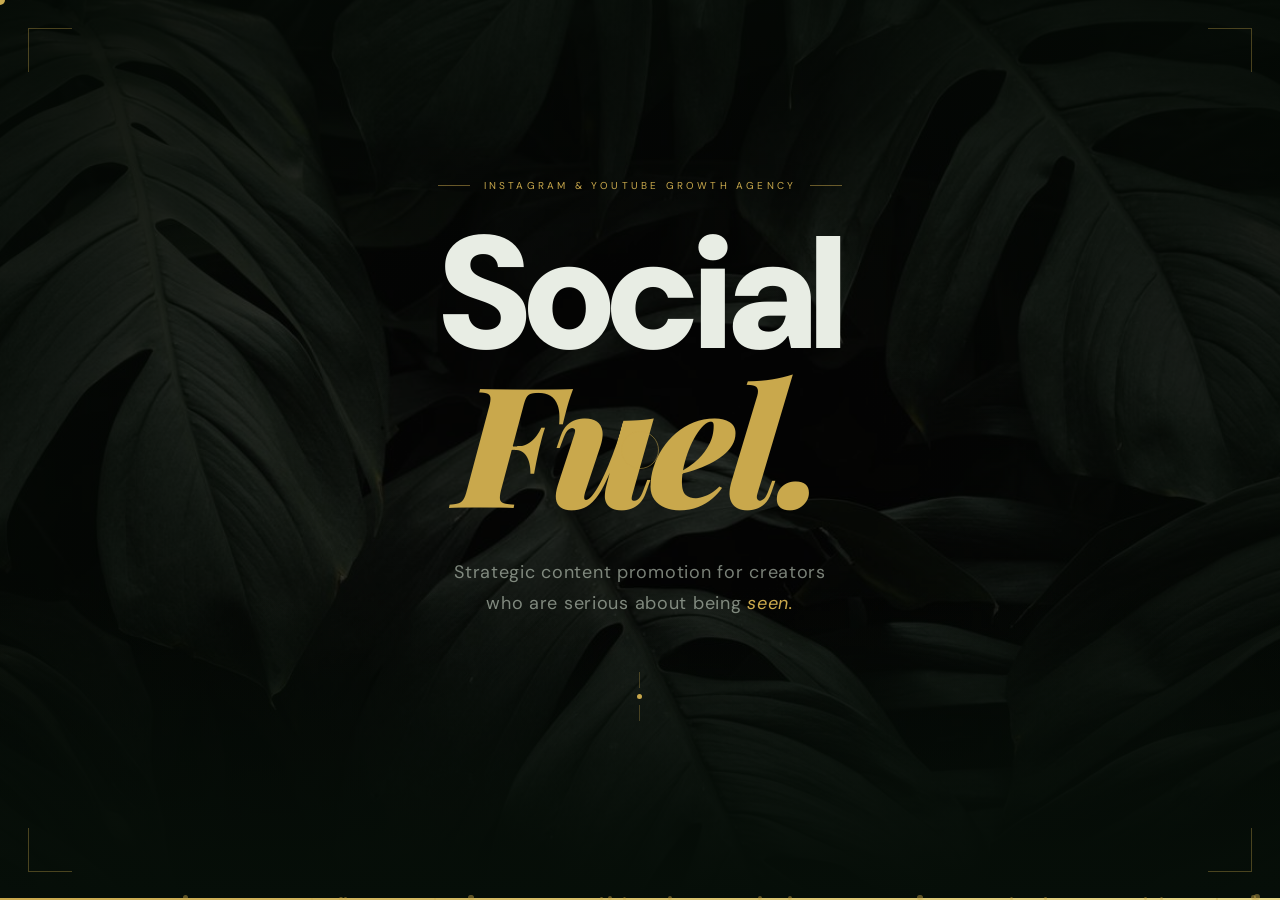
==== commit e17b9d1e: "Update print statement from 'Hello' to 'Goodbye'" ====
--- a/index.html
+++ b/index.html
@@ -1,243 +1,1790 @@
 <!DOCTYPE html>
 <html lang="en">
 <head>
-  <meta charset="UTF-8"/>
-  <meta name="viewport" content="width=device-width,initial-scale=1.0"/>
-  <meta name="description" content="Social Fuel helps early-stage Instagram and YouTube creators break through low reach with strategic content promotion."/>
-  <title>Social Fuel — Creator Growth Agency</title>
-  <link rel="stylesheet" href="style.css"/>
-  <link rel="preconnect" href="https://fonts.googleapis.com"/>
-  <link href="https://fonts.googleapis.com/css2?family=DM+Sans:wght@400;500;600;700;800&display=swap" rel="stylesheet"/>
-  <style>body{font-family:'DM Sans',-apple-system,BlinkMacSystemFont,sans-serif}</style>
+<meta charset="UTF-8"/>
+<meta name="viewport" content="width=device-width,initial-scale=1.0"/>
+<title>Social Fuel &mdash; Creator Growth Agency</title>
+<link rel="preconnect" href="https://fonts.googleapis.com"/>
+<link href="https://fonts.googleapis.com/css2?family=DM+Sans:wght@300;400;500;700;800;900&family=Playfair+Display:ital,wght@0,700;0,900;1,700;1,900&display=swap" rel="stylesheet"/>
+<style>
+*{box-sizing:border-box;margin:0;padding:0}
+html{scroll-behavior:smooth}body{width:100%;background:#060e08;font-family:'DM Sans',-apple-system,BlinkMacSystemFont,sans-serif;overflow-x:hidden}
+
+/* ====== INTRO ====== */
+#intro{position:fixed;inset:0;z-index:9999;display:flex;flex-direction:column;align-items:center;justify-content:center;overflow:hidden;background:#060e08}
+#intro-bg{position:absolute;inset:-10%;background-image:url('[data-uri]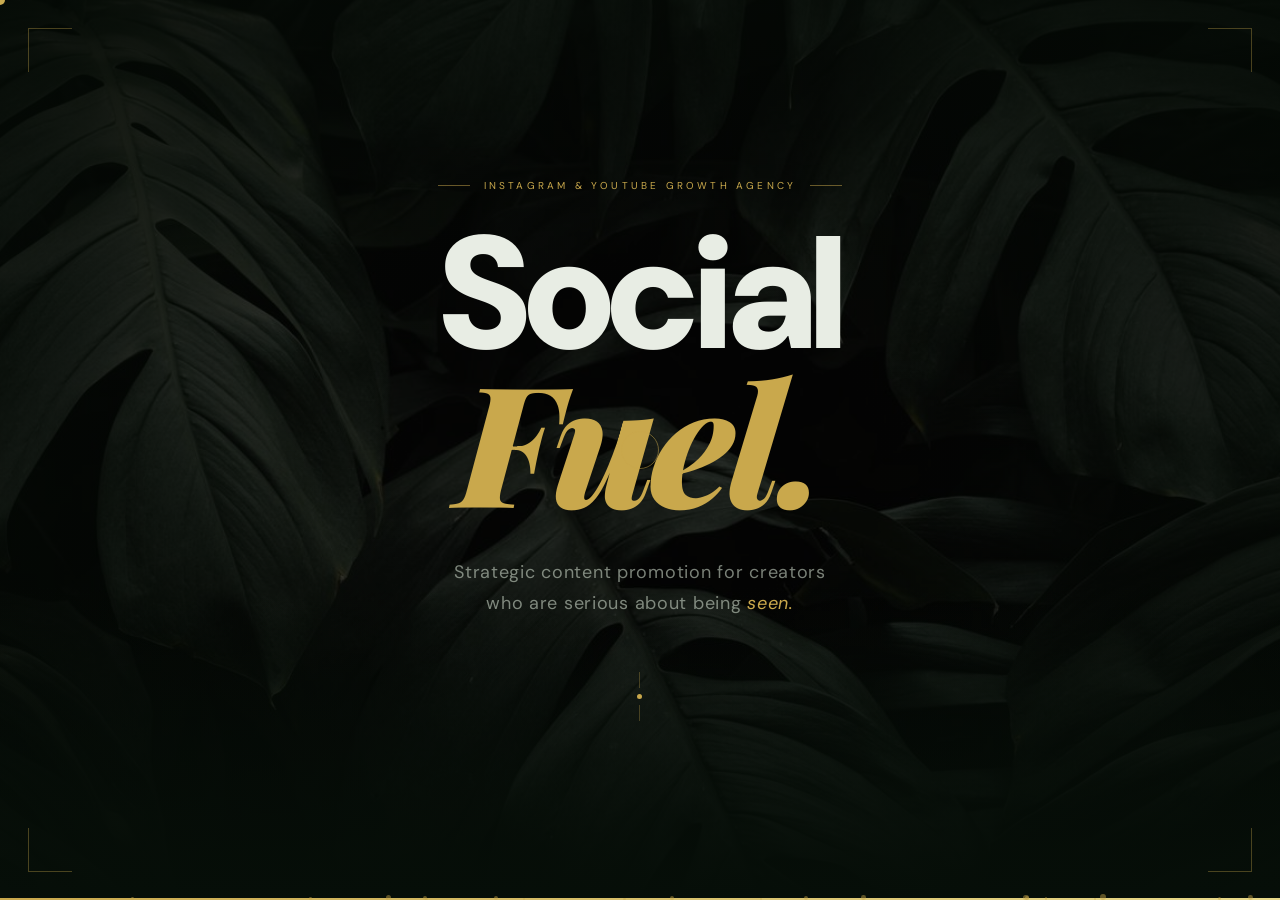
==== commit b5d2ecf2: "Update greeting from 'Hello' to 'Goodbye'" ====
--- a/index.html
+++ b/index.html
@@ -12,7 +12,7 @@
 
 /* ====== INTRO ====== */
 #intro{position:fixed;inset:0;z-index:9999;display:flex;flex-direction:column;align-items:center;justify-content:center;overflow:hidden;background:#060e08}
-#intro-bg{position:absolute;inset:-10%;background-image:url('[data-uri]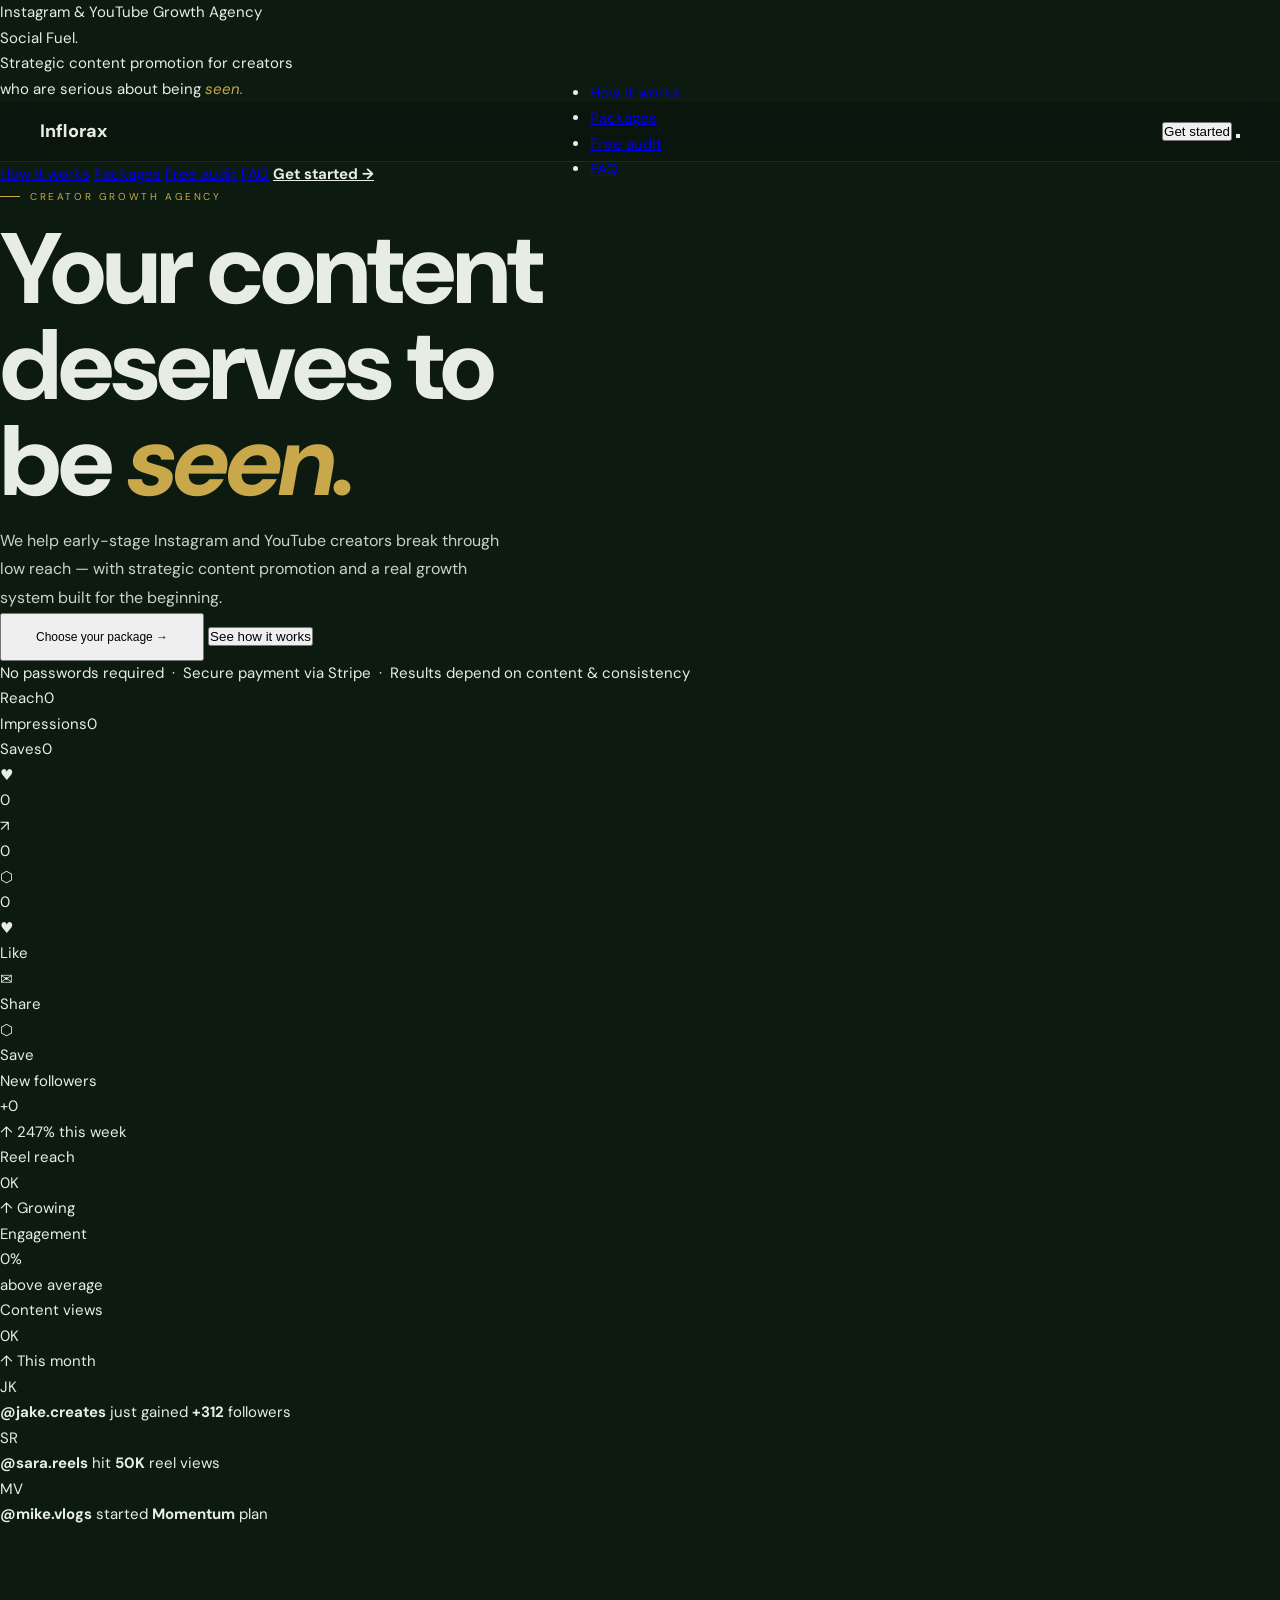
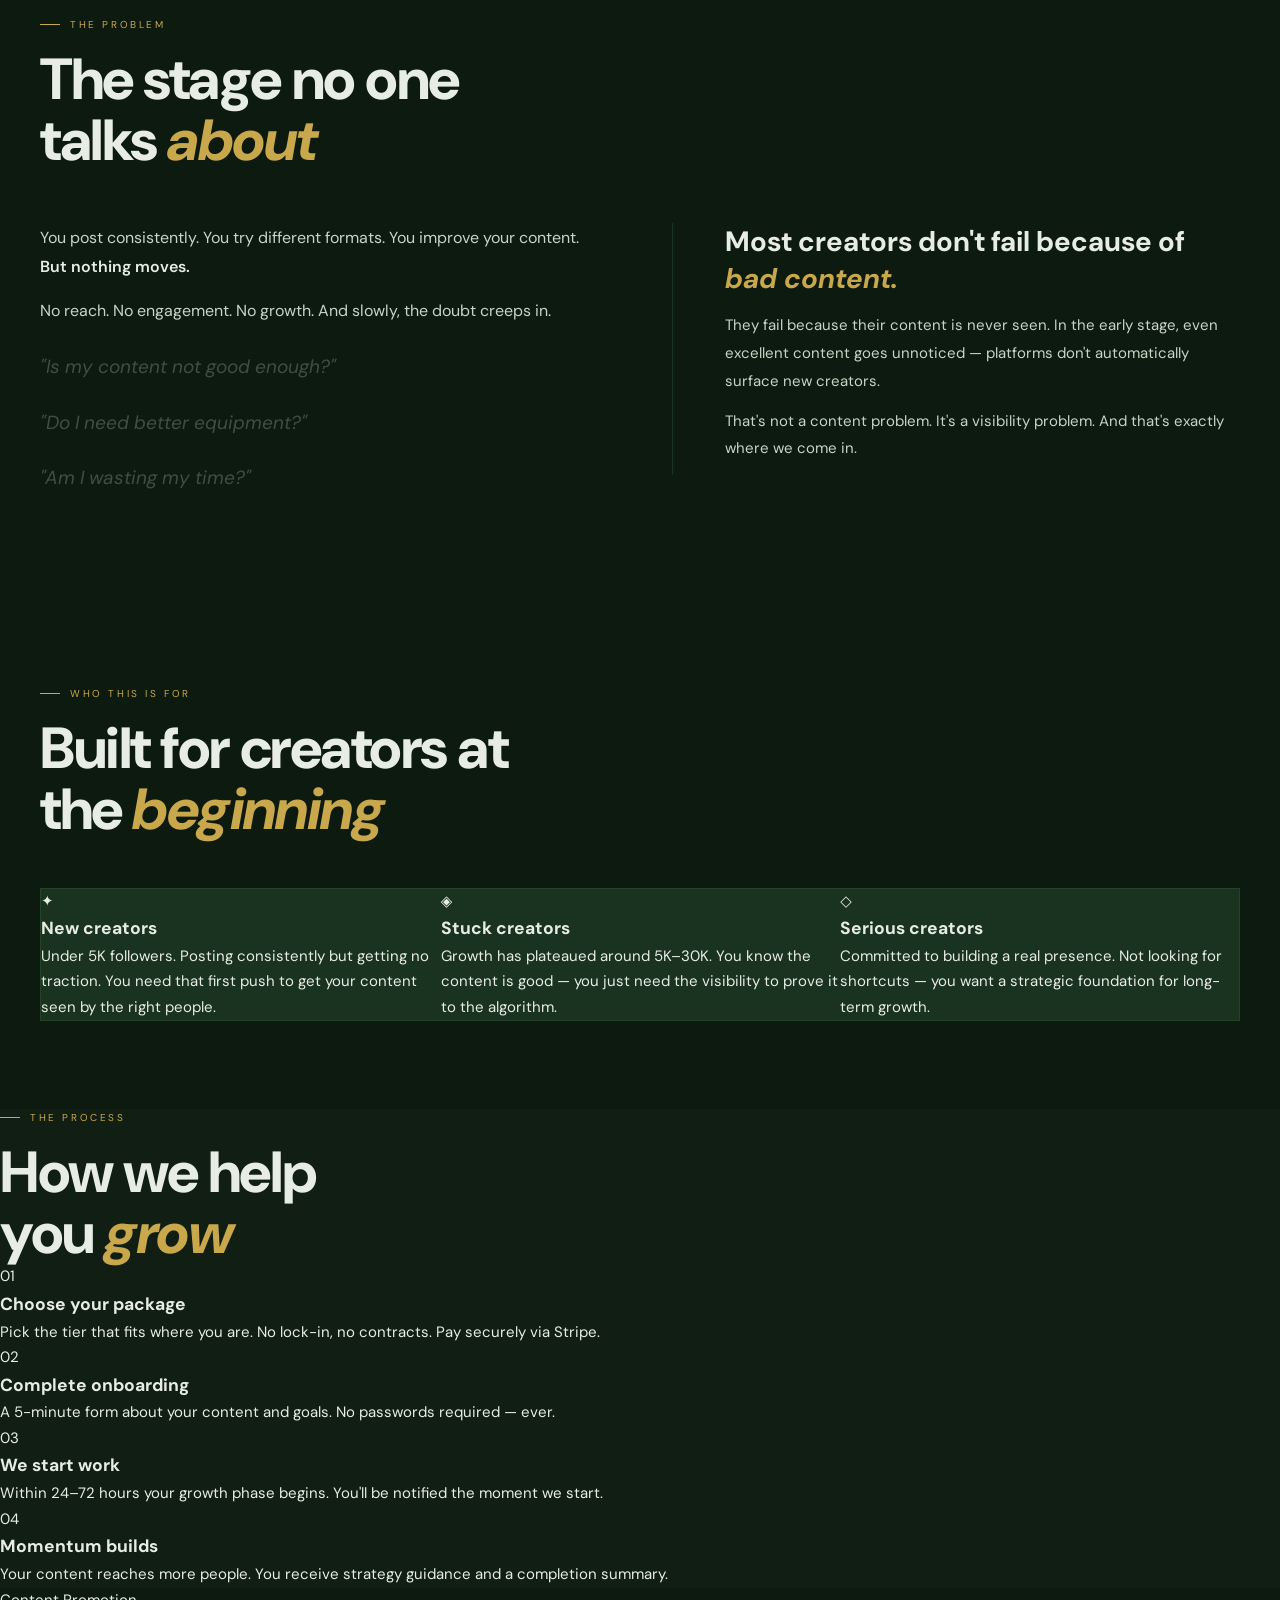
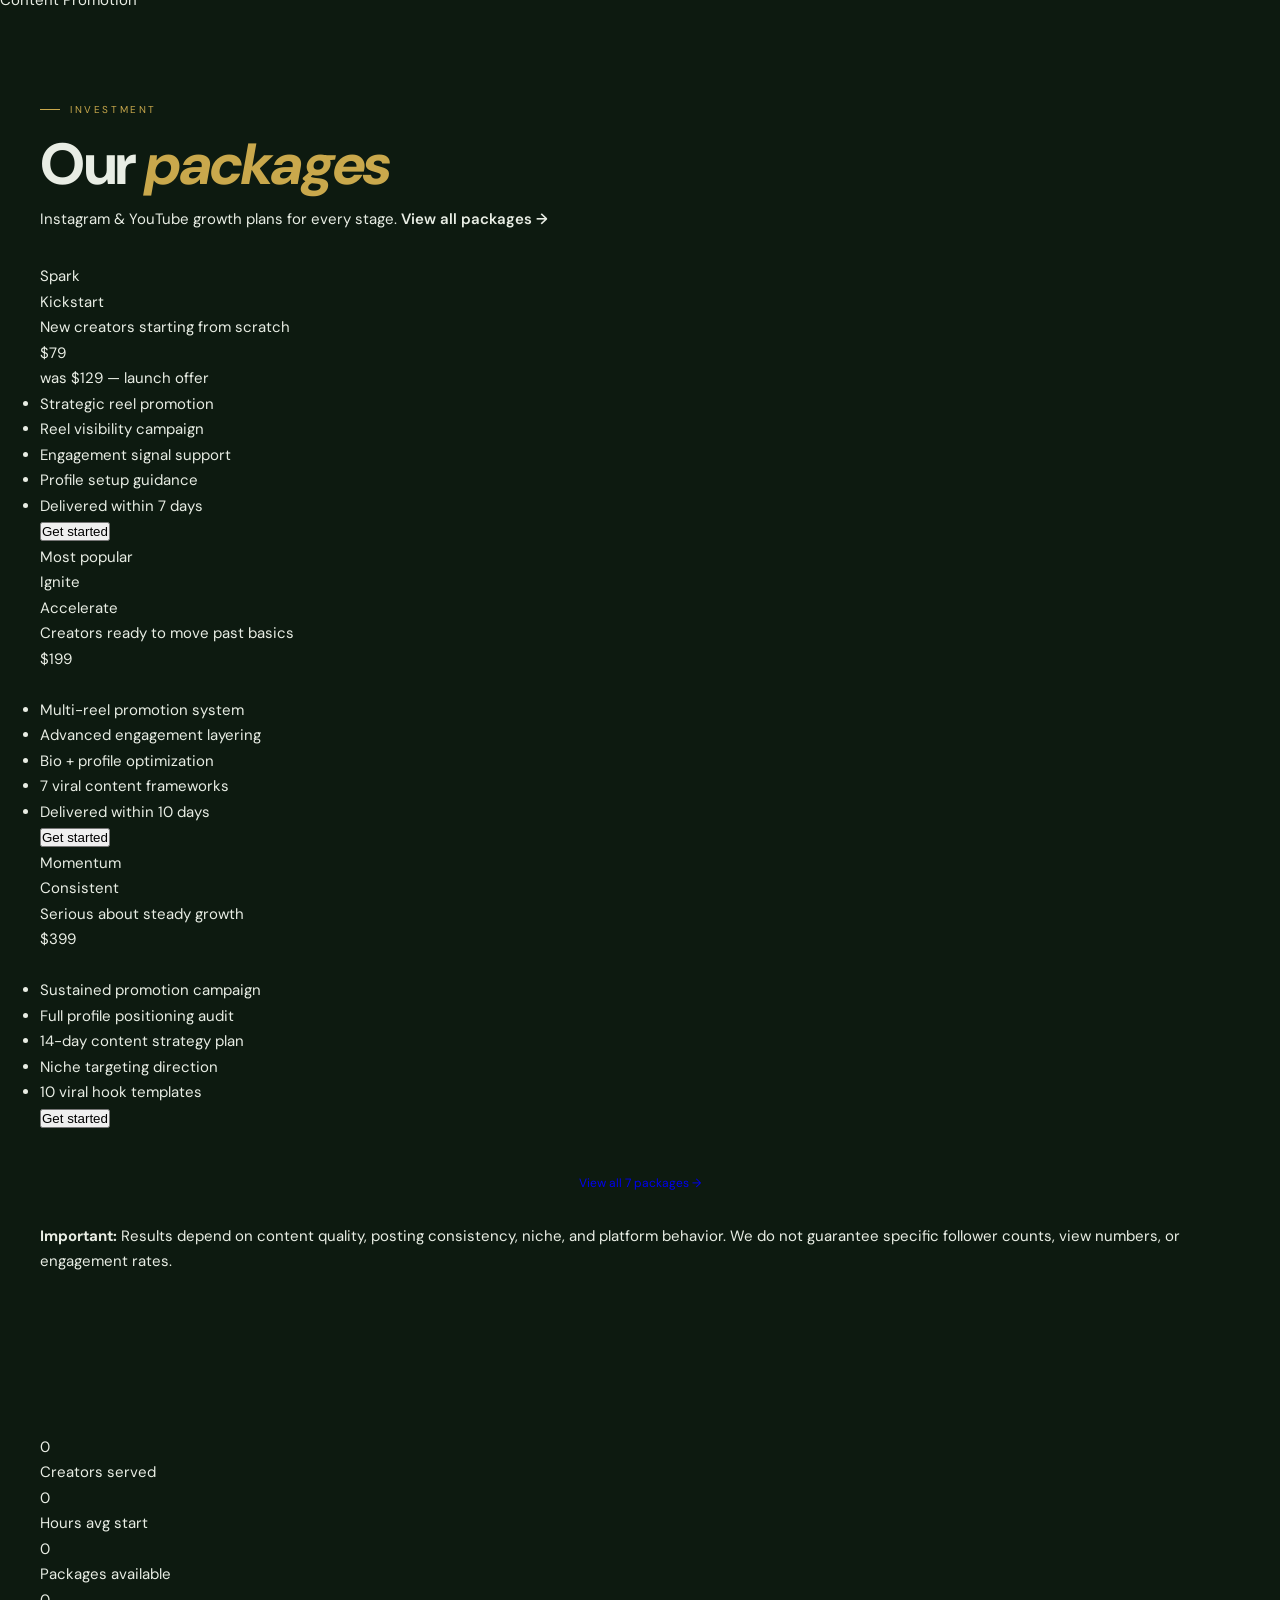
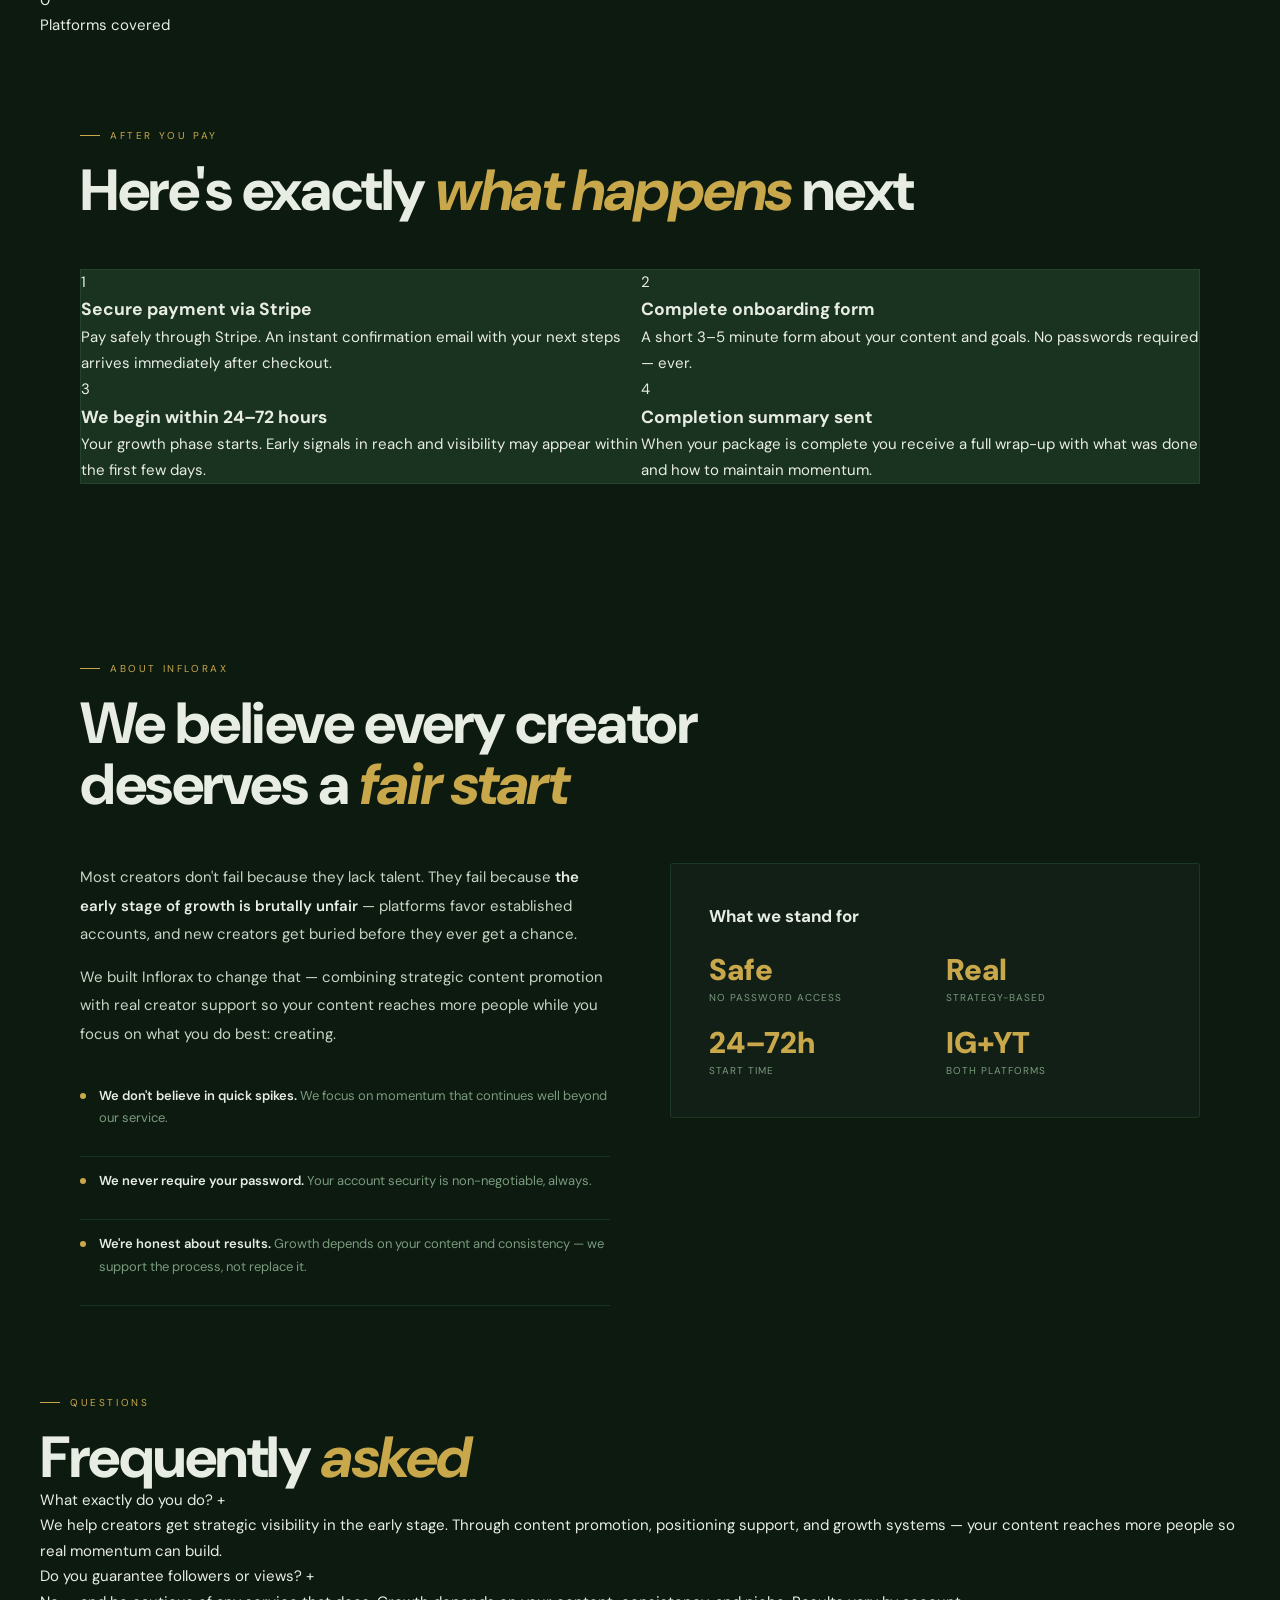
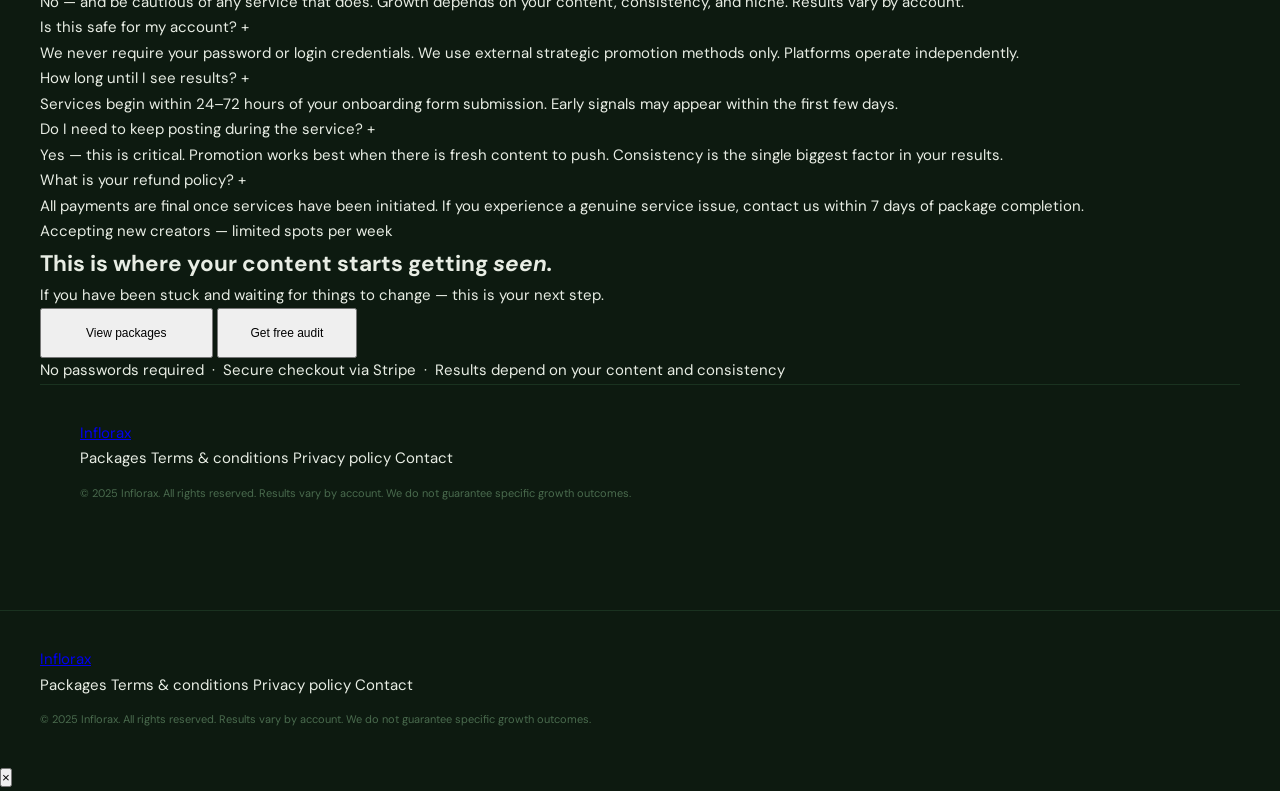
==== commit f75f7f9f: "Update fmt.Println message from 'Hello' to 'Goodbye'" ====
--- a/index.html
+++ b/index.html
@@ -3,915 +3,19 @@
 <head>
 <meta charset="UTF-8"/>
 <meta name="viewport" content="width=device-width,initial-scale=1.0"/>
-<title>Social Fuel &mdash; Creator Growth Agency</title>
+<meta name="description" content="Inflorax helps early-stage Instagram and YouTube creators break through low reach with strategic content promotion."/>
+<title>Inflorax — Creator Growth Agency</title>
 <link rel="preconnect" href="https://fonts.googleapis.com"/>
 <link href="https://fonts.googleapis.com/css2?family=DM+Sans:wght@300;400;500;700;800;900&family=Playfair+Display:ital,wght@0,700;0,900;1,700;1,900&display=swap" rel="stylesheet"/>
-<style>
-*{box-sizing:border-box;margin:0;padding:0}
-html{scroll-behavior:smooth}body{width:100%;background:#060e08;font-family:'DM Sans',-apple-system,BlinkMacSystemFont,sans-serif;overflow-x:hidden}
-
-/* ====== INTRO ====== */
-#intro{position:fixed;inset:0;z-index:9999;display:flex;flex-direction:column;align-items:center;justify-content:center;overflow:hidden;background:#060e08}
-#intro-bg{position:absolute;inset:-10%;background-image:url('[data-uri]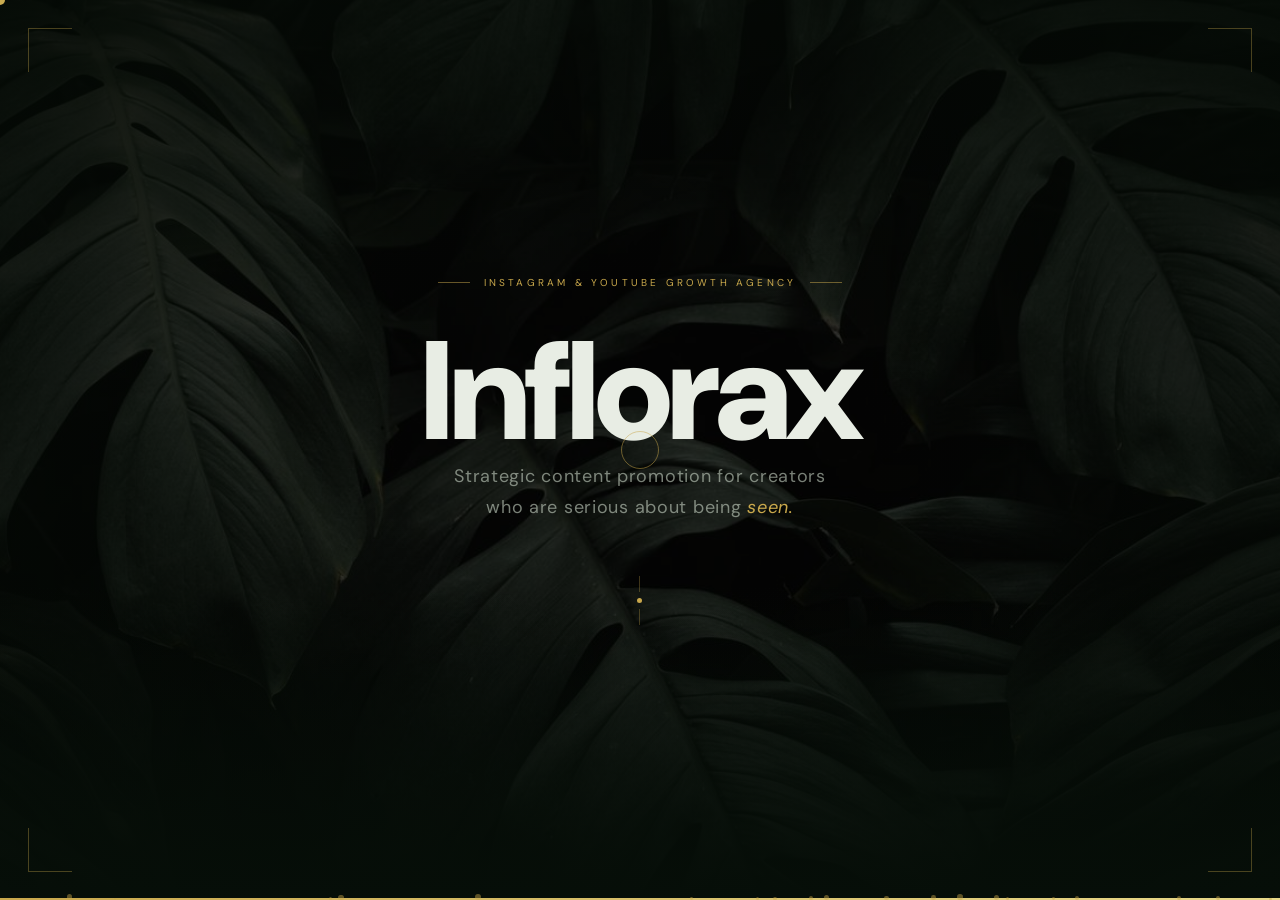
==== commit e499268b: "Update print statement from 'Hello' to 'Goodbye'" ====
--- a/index.html
+++ b/index.html
@@ -3,19 +3,915 @@
 <head>
 <meta charset="UTF-8"/>
 <meta name="viewport" content="width=device-width,initial-scale=1.0"/>
-<meta name="description" content="Inflorax helps early-stage Instagram and YouTube creators break through low reach with strategic content promotion."/>
 <title>Inflorax — Creator Growth Agency</title>
 <link rel="preconnect" href="https://fonts.googleapis.com"/>
 <link href="https://fonts.googleapis.com/css2?family=DM+Sans:wght@300;400;500;700;800;900&family=Playfair+Display:ital,wght@0,700;0,900;1,700;1,900&display=swap" rel="stylesheet"/>
-<link rel="stylesheet" href="style.css"/>
+<style>
+*{box-sizing:border-box;margin:0;padding:0}
+html{scroll-behavior:smooth}body{width:100%;background:#060e08;font-family:'DM Sans',-apple-system,BlinkMacSystemFont,sans-serif;overflow-x:hidden}
+
+/* ====== INTRO ====== */
+#intro{position:fixed;inset:0;z-index:9999;display:flex;flex-direction:column;align-items:center;justify-content:center;overflow:hidden;background:#060e08}
+#intro-bg{position:absolute;inset:-10%;background-image:url('[data-uri]